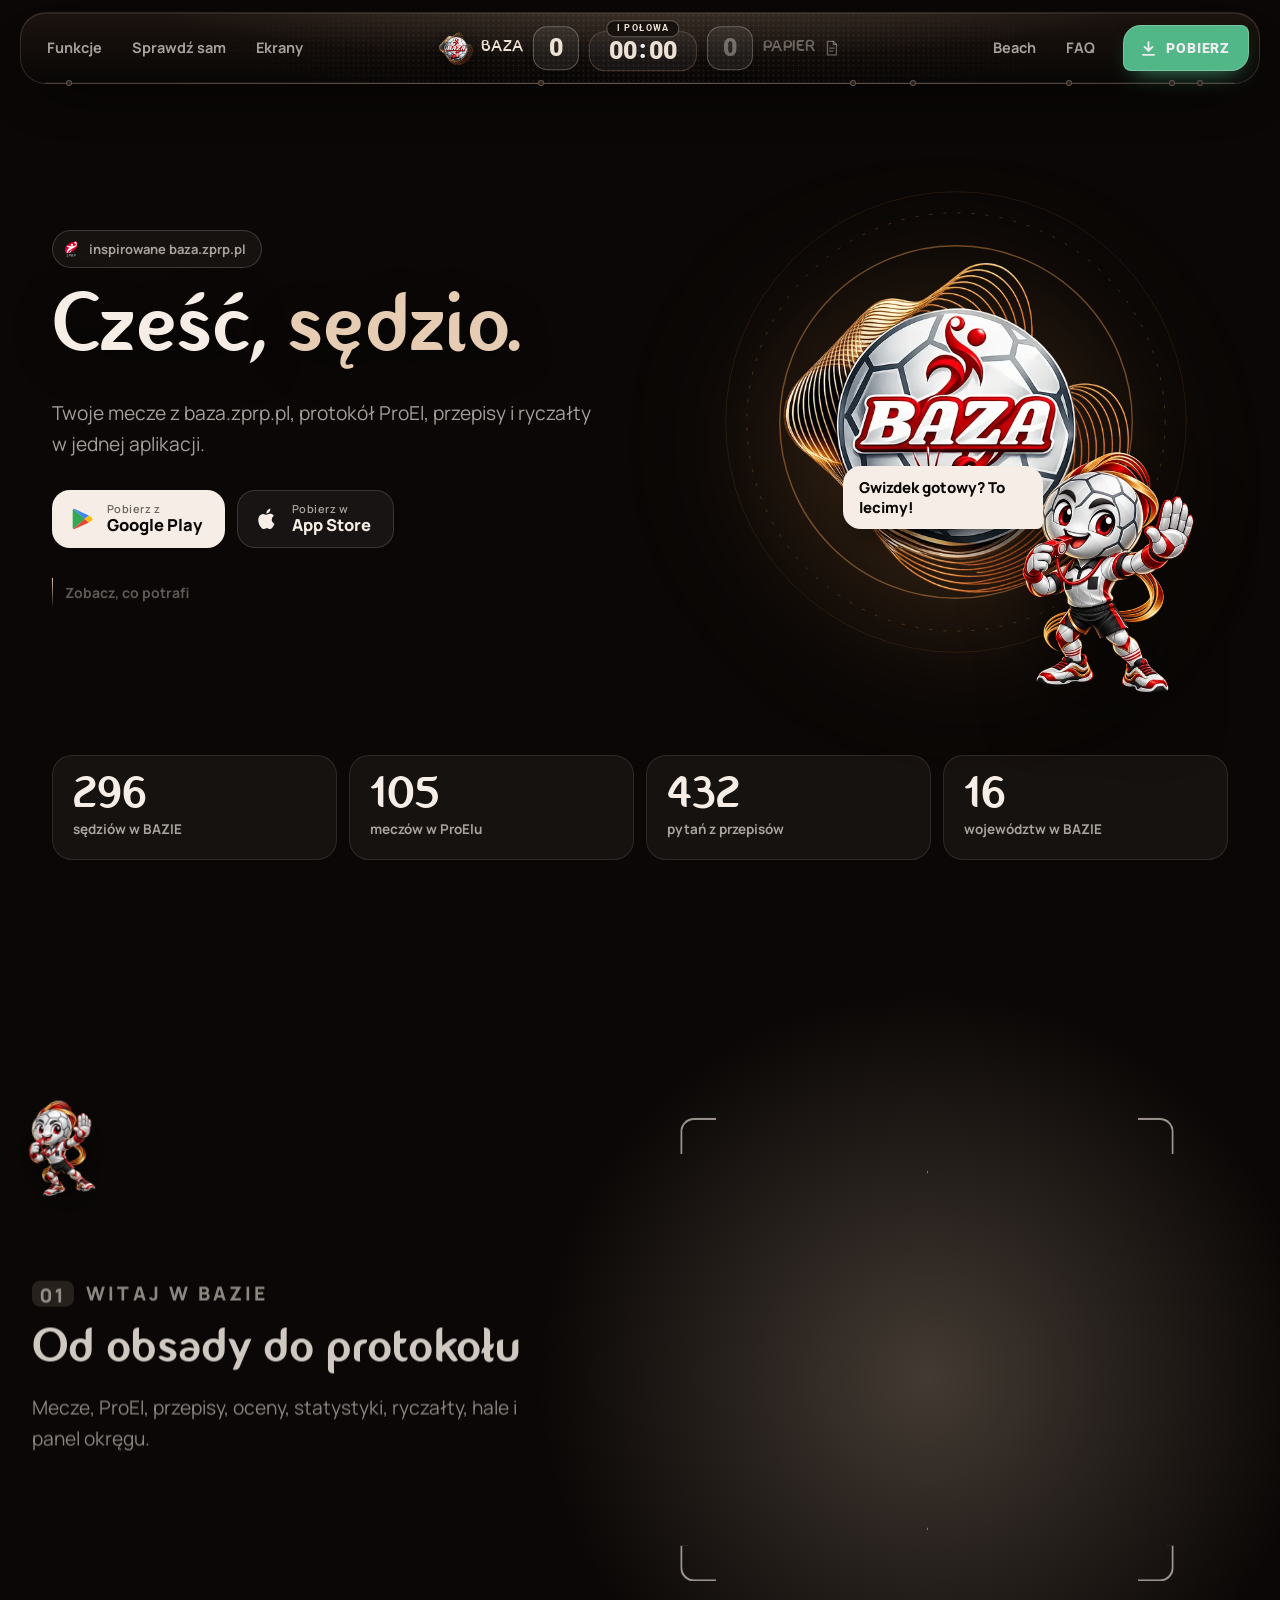
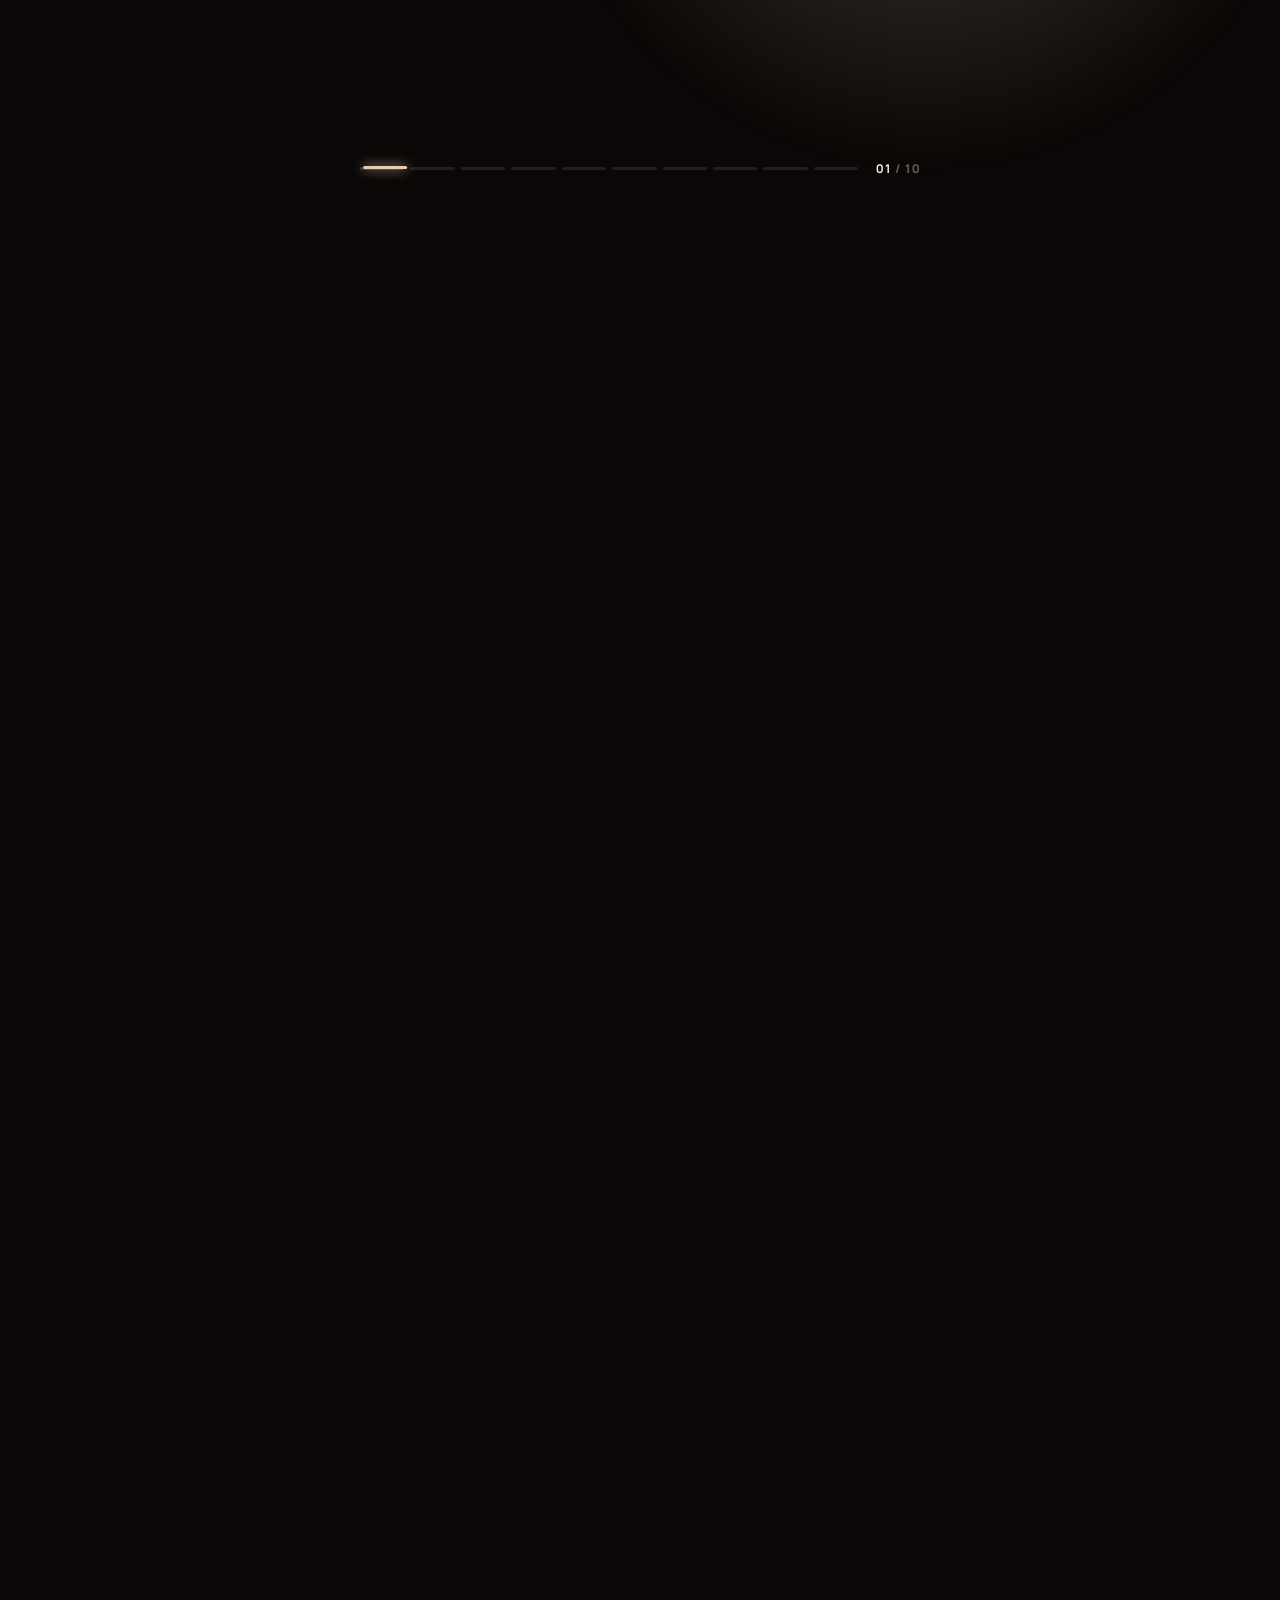
==== index.html @ 6a8fe324 "Strona bazaapp.online - stan poczatkowy Co-Authored-By: Claude Opus 5.5 (1M context) <noreply@anthro" ====
<!DOCTYPE html>
<html lang="pl" class="no-js">
<head>
  <meta charset="UTF-8" />
  <script>
    // Stare linki (#privacyModal, #termsModal) prowadzą do osobnych dokumentów.
    (function () {
      var map = { "#privacyModal": "/polityka-prywatnosci/", "#termsModal": "/warunki-uzytkowania/" };
      function go() { var t = map[location.hash]; if (t) location.replace(t); }
      go();
      window.addEventListener("hashchange", go);
      document.documentElement.classList.remove("no-js");
      document.documentElement.classList.add("js");
      try { if (sessionStorage.getItem("baza-intro")) document.documentElement.classList.add("intro-seen"); } catch (e) {}
    })();
  </script>
  <meta name="viewport" content="width=device-width, initial-scale=1, viewport-fit=cover" />
  <title>BAZA - aplikacja dla sędziów piłki ręcznej</title>
  <meta name="description" content="BAZA to niezbędnik sędziego piłki ręcznej: mecze z baza.zprp.pl, protokół elektroniczny ProEl, przepisy i 432 pytania, oceny, statystyki, ryczałty, hale i panel okręgu. Bezpłatnie na Androida i iOS." />
  <meta name="theme-color" content="#0A0706" />
  <meta name="google-site-verification" content="3Hm_tgsXL68du5bJnYrEejAxKpxNztNAMtk0Eb_0nsA" />
  <link rel="canonical" href="https://bazaapp.online/" />
  <meta property="og:type" content="website" />
  <meta property="og:locale" content="pl_PL" />
  <meta property="og:title" content="BAZA - cześć, sędzio." />
  <meta property="og:description" content="Mecze z ZPRP, protokół ProEl, przepisy, ryczałty i Bazuś. Wszystko, czego sędzia potrzebuje przed meczem i po." />
  <meta property="og:url" content="https://bazaapp.online/" />
  <meta property="og:image" content="https://bazaapp.online/Grafiki/site/logo.png" />
  <link rel="icon" href="/Grafiki/favicon.png" type="image/png" />
  <link rel="apple-touch-icon" href="/Grafiki/site/logo-256.png" />
  <link rel="preconnect" href="https://fonts.googleapis.com" />
  <link rel="preconnect" href="https://fonts.gstatic.com" crossorigin />
  <link href="https://fonts.googleapis.com/css2?family=Caveat:wght@600&family=Manrope:wght@400;500;600;700;800&family=Roboto:wght@400;500;700;900&display=swap" rel="stylesheet" />
  <link rel="preload" as="font" href="/site/fonts/fontastique-pl.woff2" type="font/woff2" crossorigin />
  <link rel="preload" as="image" href="/Grafiki/site/logo.webp" type="image/webp" />
  <link rel="stylesheet" href="/site/site.css?v=20261002g" />
  <script type="application/ld+json">
  {
    "@context": "https://schema.org",
    "@type": "MobileApplication",
    "name": "BAZA",
    "alternateName": "BAZA App",
    "operatingSystem": "Android, iOS",
    "applicationCategory": "SportsApplication",
    "inLanguage": "pl",
    "description": "Niezbędnik sędziego piłki ręcznej: mecze z baza.zprp.pl, protokół elektroniczny ProEl, przepisy i pytania, oceny, statystyki, ryczałty i panel okręgu.",
    "offers": { "@type": "Offer", "price": "0", "priceCurrency": "PLN" },
    "url": "https://bazaapp.online/",
    "downloadUrl": ["https://play.google.com/store/apps/details?id=com.radzio.RefHandballApp", "https://apps.apple.com/pl/app/baza-app/id6751402205"],
    "publisher": { "@type": "Organization", "name": "Catch App", "url": "https://www.catchapp.com.pl", "taxID": "2220935509" }
  }
  </script>
</head>
<body>
  <a class="skip" href="#features">Przejdź do treści</a>

  <!-- ═══ INTRO: logo składa się na oczach (pierwsza wizyta w sesji) ═══ -->
  <div class="intro" id="intro" aria-hidden="true">
    <svg class="intro-rings" viewBox="0 0 200 200">
      <circle class="ring ring-a" cx="100" cy="100" r="68" />
      <circle class="ring ring-b" cx="100" cy="100" r="84" />
      <g class="ticks"></g>
    </svg>
    <picture class="intro-logo">
      <source srcset="/Grafiki/site/logo.webp" type="image/webp" />
      <img src="/Grafiki/site/logo.png" alt="" width="512" height="512" />
    </picture>
    <span class="intro-flash"></span>
    <button class="intro-skip" type="button">Pomiń</button>
  </div>

  <!-- ═══ TŁO: ciepła czerń z tutorialu, poświata w barwie sekcji ═══ -->
  <div class="bg" aria-hidden="true">
    <div class="bg-glow"></div>
    <svg class="bg-waves" viewBox="0 0 1200 800" preserveAspectRatio="xMidYMid slice"></svg>
    <div class="bg-grain"></div>
  </div>

  <!-- ═══ TABLICA WYNIKÓW: komputer. Przewijanie to zegar meczu, sekcje to bramki. ═══ -->
  <header class="board" id="board">
    <nav class="board-links board-left" aria-label="Sekcje strony">
      <a href="#features" data-nav="features">Funkcje</a>
      <a href="#play" data-nav="play">Sprawdź sam</a>
      <a href="#gallery" data-nav="gallery">Ekrany</a>
    </nav>
    <a class="board-score" href="#top" aria-label="BAZA - początek strony">
      <span class="team team-home">
        <img src="/Grafiki/site/logo-256.webp" alt="" width="34" height="34" />
        <b>BAZA</b>
      </span>
      <span class="score" data-score="home"><i>0</i></span>
      <span class="clock">
        <span class="half">I POŁOWA</span>
        <span class="digits"><b class="mm">00</b><i class="colon">:</i><b class="ss">00</b></span>
      </span>
      <span class="score" data-score="away"><i>0</i></span>
      <span class="team team-away">
        <b>PAPIER</b>
        <svg viewBox="0 0 24 24" aria-hidden="true"><path d="M6 3h8l4 4v14H6z"/><path d="M14 3v4h4M9 12h6M9 16h4"/></svg>
      </span>
    </a>
    <nav class="board-links board-right" aria-label="Więcej sekcji">
      <a href="#beach" data-nav="beach">Beach</a>
      <a href="#faq" data-nav="faq">FAQ</a>
    </nav>
    <button class="board-menu" type="button" aria-expanded="false" aria-controls="boardDrop">
      <svg viewBox="0 0 24 24" aria-hidden="true"><path d="M4 7h16M4 12h16M4 17h10"/></svg><span>Sekcje</span>
    </button>
    <a class="board-cta" href="#download">
      <svg viewBox="0 0 24 24" aria-hidden="true"><path d="M12 4v11M7 10l5 5 5-5M5 20h14"/></svg>Pobierz
    </a>
    <div class="board-line" aria-hidden="true"><span class="board-fill"></span></div>
    <p class="board-event" aria-live="polite"><svg viewBox="0 0 24 24" aria-hidden="true"><circle cx="12" cy="12" r="9"/><path d="M12 7l4 3-1.5 4.5h-5L8 10z"/></svg><time>00:00</time><span></span></p>
    <nav class="board-drop" id="boardDrop" aria-label="Sekcje strony">
      <a href="#features" data-nav="features"><b>01</b>Funkcje</a>
      <a href="#play" data-nav="play"><b>02</b>Sprawdź sam</a>
      <a href="#gallery" data-nav="gallery"><b>03</b>Ekrany</a>
      <a href="#beach" data-nav="beach"><b>04</b>BAZA Beach</a>
      <a href="#faq" data-nav="faq"><b>05</b>FAQ i dane</a>
      <a href="#download" data-nav="download"><b>06</b>Pobierz</a>
    </nav>
  </header>

  <!-- ═══ TELEFON: pasek wyniku u góry jak w transmisji + dolne menu 1:1 z aplikacji ═══ -->
  <a class="bug" id="bug" href="#top" aria-label="BAZA - początek strony">
    <span class="bug-team bug-home"><img src="/Grafiki/site/logo-256.webp" alt="" width="26" height="26" /><b>BAZA</b></span>
    <span class="bug-score bug-num"><i data-score="home">0</i></span>
    <span class="bug-mid"><span class="bug-clock">00:00</span><small class="bug-half">I POŁOWA</small></span>
    <span class="bug-num bug-num-away"><i data-score="away">0</i></span>
    <span class="bug-team bug-away"><b>PAPIER</b><svg viewBox="0 0 24 24" aria-hidden="true"><path d="M6 3h8l4 4v14H6z"/><path d="M14 3v4h4M9 12h6M9 16h4"/></svg></span>
    <span class="bug-goal"></span>
  </a>

  <!-- Ikony dolnego menu: obrys na pasku, pełne na piłce (jak Ionicons w aplikacji). -->
  <svg class="tb-sprite" aria-hidden="true" width="0" height="0">
    <symbol id="ti-features" viewBox="0 0 24 24"><rect x="3.5" y="3.5" width="7" height="7" rx="2"/><rect x="13.5" y="3.5" width="7" height="7" rx="2"/><rect x="3.5" y="13.5" width="7" height="7" rx="2"/><rect x="13.5" y="13.5" width="7" height="7" rx="2"/></symbol>
    <symbol id="ti-play" viewBox="0 0 24 24"><circle cx="12" cy="12" r="9"/><path style="fill: var(--tif, none); stroke: var(--tis, inherit)" d="M10 8.3l6 3.7-6 3.7z"/></symbol>
    <symbol id="ti-gallery" viewBox="0 0 24 24"><rect x="6.5" y="2.5" width="11" height="19" rx="2.6"/><path style="stroke: var(--tis, inherit)" d="M10.5 18.5h3"/></symbol>
    <symbol id="ti-download" viewBox="0 0 24 24"><path d="M12 3.5v11.5M7 10.5l5 5 5-5"/><path d="M4.5 16.5v2a2 2 0 0 0 2 2h11a2 2 0 0 0 2-2v-2"/></symbol>
  </svg>
  <nav class="tabbar" id="tabbar" aria-label="Sekcje strony">
    <span class="tb-bg" aria-hidden="true"></span>
    <a class="tb-item" href="#features" data-nav="features"><span class="tb-icon"><svg><use href="#ti-features"/></svg></span><span class="tb-label">Funkcje</span></a>
    <a class="tb-item" href="#play" data-nav="play"><span class="tb-icon"><svg><use href="#ti-play"/></svg></span><span class="tb-label">Sprawdź</span></a>
    <a class="tb-item tb-center" href="#top" data-nav="top" aria-label="BAZA - początek strony"></a>
    <a class="tb-item" href="#gallery" data-nav="gallery"><span class="tb-icon"><svg><use href="#ti-gallery"/></svg></span><span class="tb-label">Ekrany</span></a>
    <a class="tb-item" href="#download" data-nav="download"><span class="tb-icon"><svg><use href="#ti-download"/></svg></span><span class="tb-label">Pobierz</span></a>
    <span class="tb-pedestal" aria-hidden="true"><span class="tb-glow"></span><span class="tb-circle"><img src="/Grafiki/site/pilka-pusta.webp" alt="" width="38" height="38" /></span></span>
    <span class="tb-ring" aria-hidden="true"></span>
    <span class="tb-x" aria-hidden="true"><span class="tb-rest"><span class="tb-lift"><span class="tb-scale"><span class="tb-squash"><span class="tb-spin">
      <span class="tb-pattern"><img src="/Grafiki/site/pilka-pusta.webp" alt="" width="57" height="57" /><img class="tb-pat-on" src="/Grafiki/site/pilka-baza.webp" alt="" width="57" height="57" /></span>
      <span class="tb-disc"><span class="tb-disc-icon"><svg><use href="#ti-features"/></svg></span><span class="tb-sheen-clip"><span class="tb-sheen"></span></span></span>
    </span></span></span></span></span></span>
  </nav>

  <!-- ═══ LECĄCY TELEFON: jeden telefon wędruje między sekcjami i zmienia ekran ═══ -->
  <div class="flyer" id="flyer" aria-hidden="true">
    <div class="flyer-body">
      <div class="flyer-front">
        <img class="flyer-shot a" src="/Grafiki/site/zrzuty/start-gra.webp" alt="" width="600" height="1308" decoding="async" />
        <img class="flyer-shot b" src="/Grafiki/site/zrzuty/glowna.webp" alt="" width="600" height="1308" decoding="async" />
      </div>
      <div class="flyer-back"><img src="/Grafiki/site/logo-256.webp" alt="" width="256" height="256" /></div>
    </div>
  </div>

  <main id="top">
    <!-- ═══════════════════════════ HERO ═══════════════════════════ -->
    <section class="hero" data-accent="#E6CCB2" data-bazus="hero">
      <a class="chip" href="#faq-zprp">
        <img src="/Grafiki/logo_zprp.png" alt="" width="18" height="18" />
        inspirowane baza.zprp.pl
      </a>
      <h1 class="hero-title" aria-label="Cześć, sędzio.">
        <span class="hero-fit"><span class="w" style="--i:0">Cześć,</span> <span class="w accent" style="--i:1">sędzio.</span></span>
      </h1>
      <div class="hero-copy">
        <p class="hero-lead">Twoje mecze z baza.zprp.pl, protokół ProEl, przepisy i ryczałty w jednej aplikacji.</p>
        <div class="store-row" data-stores>
          <a class="store store-play" href="https://play.google.com/store/apps/details?id=com.radzio.RefHandballApp&amp;hl=pl" target="_blank" rel="noopener" data-store="android">
            <svg viewBox="0 0 24 24" aria-hidden="true"><path d="M4 2.8l10.6 9.2L4 21.2c-.4-.2-.6-.6-.6-1.1V3.9c0-.5.2-.9.6-1.1z" fill="#34A853"/><path d="M18.3 15.2L14.6 12 4 21.2c.3.2.8.2 1.2 0z" fill="#EA4335"/><path d="M18.3 8.8L5.2 2.8c-.4-.2-.9-.2-1.2 0L14.6 12z" fill="#4285F4"/><path d="M21 10.6l-2.7-1.8-3.7 3.2 3.7 3.2 2.7-1.8c.8-.5.8-2.3 0-2.8z" fill="#FBBC04"/></svg>
            <span><small>Pobierz z</small>Google Play</span>
          </a>
          <a class="store store-apple" href="https://apps.apple.com/pl/app/baza-app/id6751402205?l=pl" target="_blank" rel="noopener" data-store="ios">
            <svg viewBox="0 0 24 24" aria-hidden="true"><path fill="currentColor" d="M16.4 12.6c0-2.4 2-3.5 2-3.6-1.1-1.6-2.8-1.8-3.4-1.8-1.4-.2-2.8.9-3.5.9s-1.8-.8-3-.8c-1.5 0-3 .9-3.8 2.3-1.6 2.8-.4 7 1.2 9.3.8 1.1 1.7 2.4 2.9 2.3 1.2 0 1.6-.7 3-.7s1.8.7 3 .7c1.3 0 2.1-1.1 2.8-2.3.9-1.3 1.3-2.6 1.3-2.6s-2.5-1-2.5-3.7zM14.1 5.6c.6-.8 1.1-1.9 1-3-.9 0-2.1.6-2.7 1.4-.6.7-1.1 1.8-1 2.9 1 .1 2.1-.5 2.7-1.3z"/></svg>
            <span><small>Pobierz w</small>App Store</span>
          </a>
        </div>
        <a class="hero-more" href="#features"><span class="hero-more-line" aria-hidden="true"></span>Zobacz, co potrafi</a>
      </div>

      <div class="hero-visual" aria-hidden="true">
        <div class="hero-orbit">
          <svg class="hero-rings" viewBox="0 0 400 400">
            <circle cx="200" cy="200" r="150" class="hr hr-a" />
            <circle cx="200" cy="200" r="178" class="hr hr-b" />
            <circle cx="200" cy="200" r="196" class="hr hr-c" />
          </svg>
          <picture class="hero-logo" id="heroLogo">
            <source srcset="/Grafiki/site/logo.webp" type="image/webp" />
            <img src="/Grafiki/site/logo.png" alt="" width="512" height="512" fetchpriority="high" />
          </picture>
        </div>
        <div class="hero-bazus">
          <picture>
            <source srcset="/Grafiki/site/bazus-420.webp" type="image/webp" />
            <img src="/Grafiki/site/bazus-420.png" alt="" width="420" height="420" />
          </picture>
          <svg class="whistle-lines" viewBox="0 0 60 60"><path d="M6 30h16M10 16l12 8M10 44l12-8"/></svg>
          <p class="bubble bubble-hero">Gwizdek gotowy? To lecimy!</p>
        </div>
      </div>

      <dl class="stats" id="stats" aria-label="BAZA w liczbach">
        <div class="stat"><dt>sędziów w BAZIE</dt><dd data-stat="judges">0</dd></div>
        <div class="stat"><dt>meczów w ProElu</dt><dd data-stat="proel_matches">0</dd></div>
        <div class="stat"><dt>pytań z przepisów</dt><dd data-stat="questions">432</dd></div>
        <div class="stat"><dt>województw w BAZIE</dt><dd data-stat="provinces">0</dd></div>
      </dl>
    </section>

    <!-- ═══════════════ HISTORIA: prawdziwy pokaz z aplikacji ═══════════════ -->
    <section class="story" id="features" aria-label="Funkcje BAZY" data-goal="Funkcje">
      <div class="story-pin">
        <div class="story-stage-wrap">
          <div class="story-glow" aria-hidden="true"></div>
          <div id="story-stage" class="story-stage" role="img" aria-label="Pokaz funkcji BAZY z prawdziwych ekranów aplikacji">
            <picture class="story-placeholder">
              <source srcset="/Grafiki/site/logo.webp" type="image/webp" />
              <img src="/Grafiki/site/logo.png" alt="" width="512" height="512" loading="lazy" />
            </picture>
          </div>
        </div>

        <div class="story-copy">
          <article class="chapter" data-i="0" data-accent="#E6CCB2">
            <p class="eyebrow"><span>01</span> Witaj w BAZIE</p>
            <h2>Od obsady do protokołu</h2>
            <p>Mecze, ProEl, przepisy, oceny, statystyki, ryczałty, hale i panel okręgu.</p>
          </article>
          <article class="chapter" data-i="1" data-accent="#E0A878" id="calendar">
            <p class="eyebrow"><span>02</span> Mecze</p>
            <h2>Mecze prosto z ZPRP</h2>
            <p>Termin, hala i obsada. Zmiana przychodzi jako powiadomienie.</p>
            <ul>
              <li>odliczanie do najbliższego meczu na ekranie głównym,</li>
              <li>obsada, delegat i wynik z baza.zprp.pl,</li>
              <li>mecze w Kalendarzu Google albo Apple.</li>
            </ul>
          </article>
          <article class="chapter" data-i="2" data-accent="#E8970A">
            <p class="eyebrow"><span>03</span> ProEl</p>
            <h2>Protokół w telefonie</h2>
            <p>Bramki, kary, czas i podpisy. Na koniec PDF i wysyłka do ZPRP.</p>
            <ul>
              <li>zegar meczu, kary 2 minut z odliczaniem, czasy drużyn,</li>
              <li>kilka osób prowadzi jeden mecz, działa też bez zasięgu,</li>
              <li>podpisy na ekranie i gotowy protokół PDF.</li>
            </ul>
          </article>
          <article class="chapter" data-i="3" data-accent="#A98BFF">
            <p class="eyebrow"><span>04</span> Przepisy i testy</p>
            <h2>Przepisy i 432 pytania</h2>
            <p>Regulaminy lig, nauka, egzamin i powtórka błędów. Każde pytanie z odsyłaczem do przepisu.</p>
          </article>
          <article class="chapter" data-i="4" data-accent="#45D8B2">
            <p class="eyebrow"><span>05</span> Oceny</p>
            <h2>Oceny delegatów i mentorów</h2>
            <p>Arkusz w skali A-G i historia ocen.</p>
          </article>
          <article class="chapter" data-i="5" data-accent="#5DB8FF">
            <p class="eyebrow"><span>06</span> Statystyki</p>
            <h2>Sezon w liczbach</h2>
            <p>Mecze, kategorie i role. Także z poprzednich sezonów.</p>
          </article>
          <article class="chapter" data-i="6" data-accent="#F2C84B">
            <p class="eyebrow"><span>07</span> Ryczałty</p>
            <h2>Ryczałt liczy się sam</h2>
            <p>Stawka z tabeli ZPRP, kilometry z tabeli odległości.</p>
            <ul>
              <li>nowe stawki od 1 września 2026 r. wybierane datą meczu,</li>
              <li>koszty, podatek i przejazd jak na rachunku ZPRP, co do grosza.</li>
            </ul>
          </article>
          <article class="chapter" data-i="7" data-accent="#FF8A65">
            <p class="eyebrow"><span>08</span> Kontakty i hale</p>
            <h2>Dzwoń, pisz, jedź</h2>
            <p>Sędziowie, kluby i hale. Nawigacja do hali jednym stuknięciem.</p>
          </article>
          <article class="chapter" data-i="8" data-accent="#57DF9A">
            <p class="eyebrow"><span>09</span> Panele okręgów</p>
            <h2>Twój okręg, Twój panel</h2>
            <p>Niedyspozycje, Mecztarg, ogłoszenia i wydarzenia okręgu.</p>
          </article>
          <article class="chapter" data-i="9" data-accent="#FF5468">
            <p class="eyebrow"><span>10</span> Bazuś</p>
            <h2>Zapytaj Bazusia</h2>
            <p>Potrząśnij telefonem. Zna BAZĘ, ProEla i przepisy.</p>
          </article>
        </div>

        <nav class="story-rail" aria-label="Rozdziały">
          <button type="button" data-go="0" aria-label="Witaj w BAZIE"></button>
          <button type="button" data-go="1" aria-label="Mecze"></button>
          <button type="button" data-go="2" aria-label="ProEl"></button>
          <button type="button" data-go="3" aria-label="Przepisy i testy"></button>
          <button type="button" data-go="4" aria-label="Oceny"></button>
          <button type="button" data-go="5" aria-label="Statystyki"></button>
          <button type="button" data-go="6" aria-label="Ryczałty"></button>
          <button type="button" data-go="7" aria-label="Kontakty i hale"></button>
          <button type="button" data-go="8" aria-label="Panele okręgów"></button>
          <button type="button" data-go="9" aria-label="Bazuś"></button>
          <span class="story-rail-fill" aria-hidden="true"></span>
          <span class="story-count" aria-hidden="true"><b>01</b> / 10</span>
        </nav>
      </div>
    </section>

    <!-- ═══════════ SPRAWDŹ SAM: poziomy tor - przewijasz w dół, jedzie w bok ═══════════ -->
    <section class="play curtain" id="play" data-accent="#A98BFF" data-bazus="play" data-curtain="circle" data-goal="Sprawdź sam">
      <div class="hpin">
        <div class="htrack" id="htrack">
          <article class="panel panel-intro" data-panel="Start">
            <div class="panel-copy">
              <p class="kicker">Sprawdź sam</p>
              <h2 class="paint">Wypróbuj przed pobraniem</h2>
              <p>Quiz, ProEl, kalkulator ryczałtu i mapa okręgów. Klikaj śmiało.</p>
              <p class="swipe-hint"><span>Przewijaj, tor jedzie w bok</span><svg viewBox="0 0 24 24" aria-hidden="true"><path d="M5 12h14M13 6l6 6-6 6"/></svg></p>
            </div>
            <div class="fly-slot" data-fly="play" aria-hidden="true"></div>
          </article>

          <article class="panel panel-quiz" data-panel="Quiz" style="--card:#A98BFF" data-bazus="quiz">
            <header class="panel-head">
              <span class="num">01</span>
              <div><h3>Quiz z przepisów</h3><p>432 pytania w losowej kolejności.</p></div>
            </header>
            <div class="quiz-host" data-live="quiz" role="group" aria-label="Quiz z przepisów gry">
              <p class="loading">Ładuję kartę pytania...</p>
            </div>
          </article>

          <article class="panel panel-device panel-proel" data-panel="ProEl" style="--card:#E8970A" data-bazus="proel">
            <div class="panel-copy">
              <span class="num">02</span>
              <h3>Poprowadź mecz w ProElu</h3>
              <p>Puść czas, rzuć bramkę, daj karę, weź czas dla drużyny.</p>
              <ul class="tips">
                <li><b>START CZAS</b> puszcza zegar meczu</li>
                <li><b>+</b> przy wyniku to bramka</li>
                <li><b>2 MINUTY</b> pyta o numer i odlicza karę</li>
              </ul>
              <p class="fine">Czas płynie tu 10 razy szybciej.</p>
            </div>
            <div class="device">
              <div class="device-screen" data-live="proel-sim" role="group" aria-label="Protokół ProEl z aplikacji BAZA">
                <img class="device-wait" src="/Grafiki/site/zrzuty/proel.webp" alt="" width="600" height="1308" loading="lazy" />
              </div>
            </div>
          </article>

          <article class="panel panel-device panel-calc" data-panel="Ryczałt" style="--card:#F2C84B" data-bazus="calc">
            <div class="device">
              <div class="device-screen" data-live="calc-app" role="group" aria-label="Kalkulator ryczałtu z aplikacji BAZA">
                <img class="device-wait" src="/Grafiki/site/zrzuty/wiecej.webp" alt="" width="600" height="1308" loading="lazy" />
              </div>
            </div>
            <div class="panel-copy">
              <span class="num">03</span>
              <h3>Policz swój ryczałt</h3>
              <p>Stawka ZPRP z daty meczu, kilometry z tabeli odległości, podatek jak na rachunku.</p>
              <ul class="tips">
                <li>wybierz <b>datę</b>, <b>rolę</b> i <b>rozgrywki</b></li>
                <li>wskaż miasto wyjazdu i hali</li>
                <li><b>Oblicz ryczałt</b> i sprawdź rachunek co do grosza</li>
              </ul>
            </div>
          </article>

          <article class="panel panel-map" data-panel="Okręgi" style="--card:#57DF9A" data-bazus="map">
            <div class="panel-copy">
              <span class="num">04</span>
              <h3>Panel okręgu</h3>
              <p>Podświetlone okręgi mają w BAZIE niedyspozycje, Mecztarg, ogłoszenia i wydarzenia. Stuknij swój.</p>
            </div>
            <div class="map" id="map">
              <svg class="map-svg" viewBox="0 0 1000 951" role="img" aria-label="Mapa województw Polski"></svg>
              <div class="map-crests"></div>
            </div>
            <aside class="crest-card" aria-live="polite">
              <div class="crest-stage">
                <span class="crest-glow"></span>
                <span class="crest-wave w1"></span>
                <span class="crest-wave w2"></span>
                <span class="crest-sweep"></span>
                <img class="crest-img" src="/Grafiki/site/okregi/slaskie.webp" alt="" width="160" height="160" loading="lazy" />
              </div>
              <b class="crest-name">Wybierz okręg</b>
              <span class="crest-colors"><i></i><i></i></span>
              <span class="crest-state">Stuknij województwo.</span>
            </aside>
          </article>
        </div>

        <nav class="hbar" aria-label="Sprawdź sam: przejdź do">
          <button type="button" data-hgo="0">Start</button>
          <button type="button" data-hgo="1">Quiz</button>
          <button type="button" data-hgo="2">ProEl</button>
          <button type="button" data-hgo="3">Ryczałt</button>
          <button type="button" data-hgo="4">Okręgi</button>
          <span class="hbar-fill" aria-hidden="true"></span>
        </nav>
      </div>
    </section>

    <!-- ═══════════════════ EKRANY: prawdziwe zrzuty, tor w bok ═══════════════════ -->
    <section class="gallery curtain" id="gallery" data-accent="#E0A878" data-bazus="gallery" data-curtain="diag" data-goal="Ekrany">
      <header class="section-head">
        <p class="kicker">Ekrany</p>
        <h2 class="paint">Tak wygląda BAZA</h2>
        <p>Przesuń w bok.</p>
      </header>
      <div class="reel" id="reel" tabindex="0" role="region" aria-roledescription="karuzela" aria-label="Zrzuty ekranu aplikacji BAZA">
        <figure class="shot" data-title="Ekran główny"><div class="shot-in"><img src="/Grafiki/site/zrzuty/glowna.webp" alt="Ekran główny BAZY z odliczaniem do najbliższego meczu" width="600" height="1308" decoding="async" /></div></figure>
        <figure class="shot" data-title="Mecze"><div class="shot-in"><img src="/Grafiki/site/zrzuty/mecze.webp" alt="Lista nadchodzących meczów sędziego" width="600" height="1308" loading="lazy" decoding="async" /></div></figure>
        <figure class="shot" data-title="ProEl"><div class="shot-in"><img src="/Grafiki/site/zrzuty/proel.webp" alt="Protokół elektroniczny ProEl z dzisiejszym meczem" width="600" height="1308" loading="lazy" decoding="async" /></div></figure>
        <figure class="shot" data-title="Przepisy"><div class="shot-in"><img src="/Grafiki/site/zrzuty/przepisy.webp" alt="Przepisy gry w piłkę ręczną z zakładkami rozdziałów" width="600" height="1308" loading="lazy" decoding="async" /></div></figure>
        <figure class="shot" data-title="Katalog pytań"><div class="shot-in"><img src="/Grafiki/site/zrzuty/katalog-pytan.webp" alt="Katalog pytań z przepisów w trybie nauki" width="600" height="1308" loading="lazy" decoding="async" /></div></figure>
        <figure class="shot" data-title="Statystyki"><div class="shot-in"><img src="/Grafiki/site/zrzuty/statystyki.webp" alt="Statystyki sezonu: mecze, role i oceny" width="600" height="1308" loading="lazy" decoding="async" /></div></figure>
        <figure class="shot" data-title="Moje statystyki"><div class="shot-in"><img src="/Grafiki/site/zrzuty/moje-statystyki.webp" alt="Profil sędziego ze statystykami sezonu" width="600" height="1308" loading="lazy" decoding="async" /></div></figure>
        <figure class="shot" data-title="Więcej"><div class="shot-in"><img src="/Grafiki/site/zrzuty/wiecej.webp" alt="Menu Więcej z narzędziami sędziego" width="600" height="1308" loading="lazy" decoding="async" /></div></figure>
        <figure class="shot" data-title="Tabela odległości"><div class="shot-in"><img src="/Grafiki/site/zrzuty/tabela-odleglosci.webp" alt="Ogólnopolska tabela odległości na mapie Polski" width="600" height="1308" loading="lazy" decoding="async" /></div></figure>
        <figure class="shot" data-title="Niedyspozycje"><div class="shot-in"><img src="/Grafiki/site/zrzuty/niedyspozycje.webp" alt="Zgłaszanie niedyspozycji sędziego" width="600" height="1308" loading="lazy" decoding="async" /></div></figure>
        <figure class="shot" data-title="Kalendarz dyspozycji"><div class="shot-in"><img src="/Grafiki/site/zrzuty/dyspozycyjnosc.webp" alt="Kalendarz dyspozycyjności z zaznaczonymi dniami" width="600" height="1308" loading="lazy" decoding="async" /></div></figure>
        <figure class="shot" data-title="Panel okręgu"><div class="shot-in"><img src="/Grafiki/site/zrzuty/panel-okregu.webp" alt="Panel okręgowy z dyspozycją i ogłoszeniami" width="600" height="1308" loading="lazy" decoding="async" /></div></figure>
        <figure class="shot" data-title="Ogłoszenia okręgu"><div class="shot-in"><img src="/Grafiki/site/zrzuty/ogloszenia.webp" alt="Kanał ogłoszeń okręgowych z reakcjami" width="600" height="1308" loading="lazy" decoding="async" /></div></figure>
        <figure class="shot" data-title="Giełda meczów"><div class="shot-in"><img src="/Grafiki/site/zrzuty/gielda-meczow.webp" alt="Giełda meczów do oddania i przejęcia" width="600" height="1308" loading="lazy" decoding="async" /></div></figure>
        <figure class="shot" data-title="Narzędzia okręgu"><div class="shot-in"><img src="/Grafiki/site/zrzuty/panel-wiecej.webp" alt="Narzędzia panelu okręgu: ryczałty, sędziowie, oceny" width="600" height="1308" loading="lazy" decoding="async" /></div></figure>
        <figure class="shot" data-title="Ocena młodego sędziego"><div class="shot-in"><img src="/Grafiki/site/zrzuty/ocena-mlodego.webp" alt="Ocena młodego sędziego wystawiona przez mentora" width="600" height="1308" loading="lazy" decoding="async" /></div></figure>
        <figure class="shot" data-title="Na koniec: rzut do bramki"><div class="shot-in"><img src="/Grafiki/site/zrzuty/start-gra.webp" alt="Ekran startowy BAZY z mini-grą: rzut piłką do bramki" width="600" height="1308" loading="lazy" decoding="async" /></div></figure>
      </div>
      <div class="reel-nav">
        <button type="button" class="round" data-dir="-1" aria-label="Poprzedni ekran"><svg viewBox="0 0 24 24"><path d="M15 5l-7 7 7 7"/></svg></button>
        <div class="reel-label" aria-live="polite"><b>Ekran główny</b><span class="reel-count">1 / 17</span><span class="reel-bar"><i></i></span></div>
        <button type="button" class="round" data-dir="1" aria-label="Następny ekran"><svg viewBox="0 0 24 24"><path d="M9 5l7 7-7 7"/></svg></button>
      </div>
    </section>

    <!-- ═══════════════════ BAZA BEACH: pocztówki z plaży ═══════════════════ -->
    <section class="beach" id="beach" data-accent="#F6C453" data-bazus="beach" data-goal="BAZA Beach">
      <div class="beach-pin">
        <div class="beach-scene" aria-hidden="true">
          <span class="sun"></span>
          <svg class="sea" viewBox="0 0 1440 220" preserveAspectRatio="none">
            <path class="sea-a" d="M0 60c120 20 240 30 360 18s240-34 360-30 240 30 360 30 240-20 360-24v166H0z"/>
            <path class="sea-b" d="M0 96c160 14 320 22 480 8s320-28 480-18 320 26 480 20v114H0z"/>
            <path class="foam" d="M0 128c120 10 240 14 360 6s240-18 360-14 240 16 360 14 240-10 360-12"/>
          </svg>
          <div class="sand"></div>
          <svg class="steps" viewBox="0 0 1000 600" preserveAspectRatio="none"></svg>
        </div>

        <div class="cards">
          <figure class="pc" style="--x:-37;--y:-19;--r:-9;--k:0;--mx:-31;--my:-35"><div class="pc-in">
            <div class="pc-face pc-front"><img src="/Grafiki/site/beach/turnieje.webp" alt="BAZA Beach: lista turniejów" width="460" height="1022" loading="lazy" /><figcaption>Turnieje</figcaption></div>
            <div class="pc-face pc-back"><span class="stamp"><img src="/Grafiki/site/beach.webp" alt="" width="64" height="64" loading="lazy" /></span><span class="postmark">BEACH 2026</span><span class="hand">Pozdrowienia z turnieju!</span></div>
          </div></figure>
          <figure class="pc" style="--x:-41;--y:21;--r:7;--k:1;--mx:0;--my:-37"><div class="pc-in">
            <div class="pc-face pc-front"><img src="/Grafiki/site/beach/proel.webp" alt="BAZA Beach: protokół meczu na żywo" width="460" height="1022" loading="lazy" /><figcaption>Protokół LIVE</figcaption></div>
            <div class="pc-face pc-back"><span class="stamp"><img src="/Grafiki/site/beach.webp" alt="" width="64" height="64" loading="lazy" /></span><span class="postmark">SET 2 · 09:19</span><span class="hand">Mecz w telefonie!</span></div>
          </div></figure>
          <figure class="pc" style="--x:-24;--y:30;--r:-4;--k:2;--mx:-31;--my:33"><div class="pc-in">
            <div class="pc-face pc-front"><img src="/Grafiki/site/beach/drabinki.webp" alt="BAZA Beach: drabinka pucharowa" width="460" height="1022" loading="lazy" /><figcaption>Drabinki</figcaption></div>
            <div class="pc-face pc-back"><span class="stamp"><img src="/Grafiki/site/beach.webp" alt="" width="64" height="64" loading="lazy" /></span><span class="postmark">FINAŁ</span><span class="hand">Kto gra w finale?</span></div>
          </div></figure>
          <figure class="pc" style="--x:36;--y:-20;--r:8;--k:3;--mx:31;--my:-34"><div class="pc-in">
            <div class="pc-face pc-front"><img src="/Grafiki/site/beach/kalendarz.webp" alt="BAZA Beach: kalendarz rozgrywek" width="460" height="1022" loading="lazy" /><figcaption>Kalendarz</figcaption></div>
            <div class="pc-face pc-back"><span class="stamp"><img src="/Grafiki/site/beach.webp" alt="" width="64" height="64" loading="lazy" /></span><span class="postmark">LIPIEC 2026</span><span class="hand">Cały sezon na piasku</span></div>
          </div></figure>
          <figure class="pc" style="--x:41;--y:20;--r:-7;--k:4;--mx:31;--my:32"><div class="pc-in">
            <div class="pc-face pc-front"><img src="/Grafiki/site/beach/przepisy.webp" alt="BAZA Beach: przepisy gry w piłkę ręczną plażową" width="460" height="1022" loading="lazy" /><figcaption>Przepisy plażowe</figcaption></div>
            <div class="pc-face pc-back"><span class="stamp"><img src="/Grafiki/site/beach.webp" alt="" width="64" height="64" loading="lazy" /></span><span class="postmark">IHF 2026</span><span class="hand">Przepisy pod ręką</span></div>
          </div></figure>
          <figure class="pc" style="--x:24;--y:31;--r:5;--k:5;--mx:0;--my:36"><div class="pc-in">
            <div class="pc-face pc-front"><img src="/Grafiki/site/beach/podpisy.webp" alt="BAZA Beach: podsumowanie meczu z podpisami" width="460" height="1022" loading="lazy" /><figcaption>Podpisy na ekranie</figcaption></div>
            <div class="pc-face pc-back"><span class="stamp"><img src="/Grafiki/site/beach.webp" alt="" width="64" height="64" loading="lazy" /></span><span class="postmark">PODPISANO</span><span class="hand">Bez kartki i długopisu</span></div>
          </div></figure>
        </div>

        <div class="beach-content">
          <picture class="beach-logo">
            <source srcset="/Grafiki/site/beach.webp" type="image/webp" />
            <img src="/Grafiki/baza_beach.png" alt="BAZA Beach" width="200" height="200" loading="lazy" />
          </picture>
          <p class="kicker">BAZA Beach</p>
          <h2 class="paint">Plażówka ma swoją BAZĘ</h2>
          <p>Osobna aplikacja do piłki ręcznej plażowej: turnieje, protokół LIVE, drabinki i rozliczenia.</p>
          <a class="btn btn-beach" href="/beach.html">Wejdź na plażę<svg viewBox="0 0 24 24"><path d="M5 12h14M13 6l6 6-6 6"/></svg></a>
        </div>

        <svg class="washer" viewBox="0 0 1440 400" preserveAspectRatio="none" aria-hidden="true">
          <path class="wash-a" d="M0 120c160-60 320-70 480-30s320 80 480 60 320-80 480-70V400H0z"/>
          <path class="wash-b" d="M0 160c180-40 360-40 540 0s360 60 540 30 240-50 360-40V400H0z"/>
          <path class="wash-line" d="M0 160c180-40 360-40 540 0s360 60 540 30 240-50 360-40"/>
        </svg>
      </div>
    </section>

    <!-- ═══════════════════ BEZPIECZEŃSTWO + FAQ ═══════════════════ -->
    <section class="secure curtain" id="security" data-accent="#7FD1B9" data-bazus="secure" data-curtain="wave" data-goal="Twoje dane">
      <header class="section-head">
        <p class="kicker">Twoje dane</p>
        <h2 class="paint">Hasło zostaje w Twoim telefonie</h2>
        <p>Tak idą dane, gdy zapisujesz wynik w baza.zprp.pl.</p>
      </header>
      <div class="flow" id="flow">
        <svg class="flow-svg" viewBox="0 0 900 220" aria-hidden="true">
          <path id="flowPath" class="flow-path" d="M110 110 C 260 20, 340 20, 450 110 S 640 200, 790 110" />
          <path class="flow-path-lit" d="M110 110 C 260 20, 340 20, 450 110 S 640 200, 790 110" />
          <g class="packet"><circle r="15" /><path d="M-5 -1v-3a5 5 0 0 1 10 0v3M-7 -1h14v9h-14z" /></g>
        </svg>
        <div class="flow-node n1"><span class="node-ico"><svg viewBox="0 0 24 24"><rect x="6" y="2" width="12" height="20" rx="3"/><path d="M11 18h2"/></svg></span><b>Twój telefon</b><small>login i hasło w szyfrowanym magazynie systemu</small></div>
        <div class="flow-node n2"><span class="node-ico"><svg viewBox="0 0 24 24"><rect x="3" y="4" width="18" height="7" rx="2"/><rect x="3" y="13" width="18" height="7" rx="2"/><path d="M7 7.5h.01M7 16.5h.01"/></svg></span><b>Serwer BAZY</b><small>odszyfrowuje tylko na czas operacji i nic nie zapisuje</small></div>
        <div class="flow-node n3"><span class="node-ico"><img src="/Grafiki/logo_zprp.png" alt="" width="26" height="26" /></span><b>baza.zprp.pl</b><small>zapisany wynik, a do Ciebie wraca tylko „udało się”</small></div>
      </div>
      <p class="flow-caption" aria-live="polite">Pakiet jest szyfrowany kluczem publicznym RSA, zanim opuści telefon.</p>

      <!-- FAQ jako rozmowa z Bazusiem: z lewej pytania, z prawej czat. Bazuś
           wskakuje tu z rogu ekranu. Treść stoi niżej jako zwykły tekst
           (wyszukiwarki, czytniki ekranu, strona bez JS) - czat buduje z niej JS. -->
      <div class="faq" id="faq" data-bazus="faq">
        <nav class="faq-list" aria-label="Pytania"></nav>
        <div class="chat" aria-label="Rozmowa z Bazusiem">
          <header class="chat-head">
            <span class="chat-seat" aria-hidden="true"><img src="/Grafiki/site/bazus_small.webp" alt="" width="256" height="256" loading="lazy" /></span>
            <span class="chat-who"><b>Bazuś</b><small><i></i><span class="chat-status">w BAZIE</span></small></span>
            <span class="chat-count"></span>
          </header>
          <div class="chat-body" aria-live="polite"></div>
          <footer class="chat-nav">
            <button type="button" class="chat-prev">← Poprzednie</button>
            <button type="button" class="chat-next">Następne pytanie →</button>
          </footer>
        </div>
        <div class="faq-src">
          <section class="faq-group" data-group="Na start">
            <h3>Na start</h3>
            <article class="fq" id="faq-czym" data-short="Czym jest BAZA?"><h4>Czym właściwie jest BAZA?</h4><p>To aplikacja dla sędziów piłki ręcznej. Mecze z baza.zprp.pl, protokół ProEl, przepisy i 432 pytania, oceny, statystyki, ryczałty, hale i panel okręgu.</p><p>Wszystko w jednym telefonie. A ja w niej mieszkam.</p><div class="fq-more"><p>Mecze, obsady i oceny pobieram z Twojego konta w baza.zprp.pl, więc nic nie przepisujesz ręcznie.</p><p>Jest też BAZA Beach, osobna aplikacja do piłki ręcznej plażowej.</p></div></article>
            <article class="fq" id="faq-sprzet" data-short="Telefony i tablety"><h4>Na czym działa BAZA?</h4><p>Na Androidzie i iPhonie. Pobierzesz ją z Google Play i App Store.</p><p>Działa też na tablecie, wygodnie przy stoliku sędziowskim.</p><div class="fq-more"><p>Ekran meczu na tablecie korzysta z większego ekranu, a osoby funkcyjne podpisują się palcem prosto na nim.</p></div></article>
            <article class="fq" id="faq-logowanie" data-short="Logowanie"><h4>Jak się zalogować?</h4><p>Tak samo jak na baza.zprp.pl: Twoim loginem i hasłem sędziego.</p><p>Potem wchodzisz już odciskiem palca albo twarzą.</p><div class="fq-more"><p>Biometria działa tylko w telefonie. Od systemu dostaję jedynie odpowiedź „udało się” albo „nie”.</p><p>Zmienisz hasło w baza.zprp.pl? Poproszę Cię o nowe przy następnym wejściu.</p></div></article>
            <article class="fq" id="faq-konto" data-short="Konto i usunięcie"><h4>Czy BAZA zakłada mi nowe konto?</h4><p>Sędziemu nie. BAZA jest nakładką na Twoje istniejące konto w baza.zprp.pl, a nie osobnym kontem.</p><p>Hasło i dane konta zmieniasz w baza.zprp.pl, nie u mnie.</p><div class="fq-more"><p>Osobne konto zakładamy tylko jako konto ProEl, dla osób bez konta ZPRP, np. stolikowych.</p><p>Chcesz skończyć? Wyloguj się i odinstaluj aplikację. Dane z ZPRP znikną razem z nią.</p><p>Usunięcie danych z serwera BAZY albo konta ProEl zlecisz mailem na <a href="mailto:radoslawwitkowicz@catchapp.com.pl">radoslawwitkowicz@catchapp.com.pl</a>. Odpowiadamy najpóźniej w ciągu miesiąca.</p></div></article>
            <article class="fq" id="faq-koszt" data-short="Ile kosztuje"><h4>Ile to kosztuje?</h4><p>Zero złotych. Bez reklam i bez abonamentu.</p><p>Jeśli chcesz, możesz wesprzeć rozwój na Patronite. Nie obrażę się.</p></article>
            <article class="fq" id="faq-zprp" data-short="Czy to aplikacja ZPRP"><h4>Czy BAZA to aplikacja ZPRP?</h4><p>Nie. BAZA jest inspirowana baza.zprp.pl, ale nie jest aplikacją ZPRP i jej nie zastępuje.</p><p>Wyniki i protokoły zapisuję w baza.zprp.pl w Twoim imieniu.</p><div class="fq-more"><p>Za BAZĄ stoi Catch App, studio Radosława Witkowicza. To niezależna aplikacja, nie związku.</p></div></article>
          </section>
          <section class="faq-group" data-group="Mecz i ProEl">
            <h3>Mecz i ProEl</h3>
            <article class="fq" id="faq-zasieg" data-short="Hala bez zasięgu"><h4>Czy ProEl działa w hali bez zasięgu?</h4><p>Tak. Otwórz mecz jeszcze przy zasięgu, bo na starcie sprawdzam jego token. Potem prowadzisz cały mecz bez sieci.</p><p>Zapis dojdzie na serwer sam, gdy wróci sieć.</p><div class="fq-more"><p>Każda sekunda meczu najpierw ląduje w pamięci telefonu, a dopiero potem leci na serwer. Padnie zasięg, nic nie ginie.</p><p>Podpisy też zbierzesz bez zasięgu. Czekają w kolejce i wysyłają się same.</p><p>Do zatwierdzenia protokołu i PDF-a potrzebuję już sieci.</p></div></article>
            <article class="fq" id="faq-przejecie" data-short="Kilka telefonów"><h4>Czy kilka osób może prowadzić jeden mecz?</h4><p>Tak. Prowadzi jeden telefon naraz, a drugi sędzia może przejąć prowadzenie, np. gdy padnie bateria.</p><p>Każda zmiana w protokole ma autora i wersję.</p><div class="fq-more"><p>Gdy telefon prowadzący zamilknie na dłużej, prowadzenie da się przejąć bez czekania na niego.</p><p>Protokół czytać mogą zidentyfikowani użytkownicy ProEla, bo to wspólna baza sędziów. Zmieniać i zatwierdzać mogą tylko sędziowie meczu, delegat i administrator.</p></div></article>
            <article class="fq" id="faq-wysylka" data-short="Protokół do ZPRP"><h4>Jak protokół trafia do ZPRP?</h4><p>Po meczu osoby funkcyjne podpisują się na ekranie, a zatwierdzony protokół wysyłam do baza.zprp.pl.</p><p>Dostajesz też gotowy PDF.</p><div class="fq-more"><p>Wynik skrócony i raport dodatkowy wyślesz z aplikacji tak samo. Treść raportu trafia też do uwag meczu w ZPRP.</p><p>Gdy wysyłka do ZPRP się nie uda, czeka w kolejce i ponawia się sama.</p></div></article>
            <article class="fq" id="faq-trening" data-short="Najpierw poćwiczyć"><h4>Mogę najpierw poćwiczyć ProEla?</h4><p>Jasne. Mecz testowy działa jak prawdziwy, ale nigdy nie trafia na serwer ani do ZPRP.</p><div class="fq-more"><p>Znajdziesz go pod przyciskiem „Jak działa ProEl?”. Ma prawdziwe składy i kolory koszulek.</p><p>Na szkoleniach sędziowskich poprowadzisz też mecz jako szkoleniowy, a potem zobaczysz swój wynik.</p></div></article>
          </section>
          <section class="faq-group" data-group="Poza meczem">
            <h3>Poza meczem</h3>
            <article class="fq" id="faq-powiadomienia" data-short="Zmiany w meczach"><h4>Skąd wiem, że coś się zmieniło w moim meczu?</h4><p>Dostajesz powiadomienie o nowym meczu, zmianie terminu, miejsca albo obsady.</p><p>Mecze mogą też same wpadać do Kalendarza Google albo Apple.</p><div class="fq-more"><p>W ustawieniach włączasz osobno: przypomnienie przed meczem, nowy lub usunięty mecz, termin i miejsce, zmianę obsady, status protokołu, ocenę delegata i oferty giełdy.</p><p>Kalendarz Google podłączasz sam i sam odłączasz. Kalendarz Apple działa tylko w telefonie.</p></div></article>
            <article class="fq" id="faq-ryczalt" data-short="Ryczałt"><h4>Skąd BAZA wie, ile mi się należy?</h4><p>Stawkę biorę z tabeli ZPRP obowiązującej w dniu meczu, a kilometry z tabeli odległości.</p><p>Koszty, podatek i dojazd liczę jak na rachunku ZPRP, co do grosza. Sprawdź w kalkulatorze wyżej.</p><div class="fq-more"><p>Nowe stawki ZPRP od 1 września 2026 r. włączają się same dla meczów od tej daty.</p><p>Kilometry biorę z ogólnopolskiej tabeli odległości. Gdy trasy w niej nie ma, wpisujesz je ręcznie.</p></div></article>
            <article class="fq" id="faq-panel" data-short="Panel okręgu"><h4>Co daje panel okręgu?</h4><p>Niedyspozycje razem z Twoimi kalendarzami, giełdę meczów do oddania i przejęcia, ogłoszenia i wydarzenia z listą obecności.</p><p>Włącza go komisja Twojego okręgu. Na mapie wyżej widać, gdzie już działa.</p><div class="fq-more"><p>Obok niedyspozycji widzisz swoje kalendarze, np. plan zajęć albo grafik z pracy. Sam decydujesz, czy okręg je widzi.</p><p>Na giełdzie oddajesz mecz, którego nie możesz sędziować, a inni sędziowie okręgu mogą go przejąć.</p></div></article>
            <article class="fq" id="faq-przepisy" data-short="Przepisy i pytania"><h4>Czy przepisy w BAZIE są aktualne?</h4><p>Przepisy gry i regulaminy rozgrywek odświeżam w tle, więc masz najnowszą wersję bez aktualizowania aplikacji.</p><p>Do tego 432 pytania, każde z odsyłaczem do przepisu.</p><div class="fq-more"><p>Pytania przerobisz w trzech trybach: nauka, trening i egzamin. Błędy wracają do powtórki.</p><p>W meczu młodzieżowym pod ikoną czapki masz wytyczne dla tej kategorii.</p></div></article>
            <article class="fq" id="faq-oceny" data-short="Oceny"><h4>Jak działają oceny?</h4><p>Arkusz delegata z baza.zprp.pl widzisz w aplikacji, w skali od A („niedopuszczalnie”) do G („wybitnie”).</p><p>O nowej ocenie dam Ci znać powiadomieniem.</p><div class="fq-more"><p>Mentorzy wypełniają w BAZIE pełny arkusz oceny, a młodych sędziów oceniają w osobnym formularzu, w sezonie, w którym był mecz.</p></div></article>
            <article class="fq" id="faq-bazus" data-short="Bazuś to AI?"><h4>Czy Bazuś to sztuczna inteligencja?</h4><p>W aplikacji tak. Odpowiadam na pytania o BAZĘ, ProEla, przepisy i regulaminy, tylko na podstawie tych dokumentów.</p><p>Wołasz mnie potrząśnięciem telefonu. Rozmów ze mną nie zapisujemy.</p><div class="fq-more"><p>Mam trzy tryby: BAZA, ProEl i przepisy z regulaminami. W każdym szukam odpowiedzi w swoich dokumentach, a nie w ogólnej wiedzy.</p><p>To, co wpiszesz, wysyłam do dostawcy modelu językowego tylko po to, żeby odpowiedzieć.</p></div></article>
          </section>
          <section class="faq-group" data-group="Bezpieczeństwo">
            <h3>Bezpieczeństwo</h3>
            <article class="fq" id="faq-haslo" data-short="Hasło"><h4>Czy BAZA zapisuje moje hasło do baza.zprp.pl?</h4><p>Hasło leży tylko w telefonie, w szyfrowanym magazynie systemu (Keychain albo Keystore).</p><p>Serwer używa go na chwilę, żeby wykonać operację w baza.zprp.pl, i go nie zapisuje.</p><div class="fq-more"><p>Przy logowaniu serwer łączy się z baza.zprp.pl szyfrowanym połączeniem i oddaje aplikacji tylko token sesji.</p><p>Przy zapisie dane logowania szyfruję dodatkowo kluczem publicznym RSA. Serwer odszyfrowuje je tylko na czas operacji.</p></div></article>
            <article class="fq" id="faq-dane" data-short="Gdzie są moje mecze"><h4>Gdzie trzymane są dane pobrane z baza.zprp.pl?</h4><p>W pamięci Twojego telefonu.</p><p>Mecze, niedyspozycje i dane z konta ZPRP nie mają kopii na serwerze BAZY. Usuniesz aplikację, znikną razem z nią.</p><div class="fq-more"><p>Nie robię też w baza.zprp.pl niczego, czego sam nie zlecisz.</p></div></article>
            <article class="fq" id="faq-serwer" data-short="Serwer BAZY"><h4>Co w takim razie jest na serwerze BAZY?</h4><p>Dane konta, protokoły ProEla, sprawy okręgu (obsady, rozliczenia, giełda, ogłoszenia) i ustawienia powiadomień.</p><p>Szczegóły, odbiorców i Twoje prawa opisuje <a href="/polityka-prywatnosci/">polityka prywatności</a>.</p><div class="fq-more"><p>Protokoły zostają jako dokumentacja rozgrywek. Usunięty protokół trafia do kosza na rok.</p><p>Dane konta kasujemy niezwłocznie po usunięciu konta, a z kopii zapasowych znikają do 30 dni.</p></div></article>
            <article class="fq" id="faq-reklama" data-short="Reklamy i śledzenie"><h4>Czy jest tu reklama albo śledzenie?</h4><p>Nie. Żadnych reklam, zewnętrznej analityki ani sprzedaży danych.</p><p>Jedyny, kto Cię tu obserwuje, to ja. I to z sympatią.</p><div class="fq-more"><p>Liczę tylko własne, proste statystyki: liczbę uruchomień, ostatnie wejście i wersję aplikacji.</p></div></article>
          </section>
        </div>
      </div>
    </section>

    <!-- ═══════════════════ WSPARCIE ═══════════════════ -->
    <section class="support curtain" id="support" data-accent="#E6CCB2" data-bazus="support" data-curtain="round" data-goal="Wsparcie">
      <div class="support-card">
        <div class="support-copy">
          <p class="kicker">Wsparcie</p>
          <h2 class="paint">Bez reklam i bez abonamentu</h2>
          <p>Jeśli BAZA Ci pomaga, możesz wesprzeć jej rozwój na Patronite.</p>
          <a class="btn btn-accent" href="https://patronite.pl/bazaapp" target="_blank" rel="noopener">Wesprzyj na Patronite</a>
        </div>
        <div class="support-widget" data-patronite></div>
      </div>
    </section>

    <!-- ═══════════════════ FINAŁ: pobierz ═══════════════════ -->
    <section class="download curtain" id="download" data-accent="#E6CCB2" data-bazus="download" data-curtain="circle-center" data-goal="Pobierz">
      <div class="dl-grid">
        <div class="dl-phone"><div class="fly-slot" data-fly="download" aria-hidden="true"></div></div>
        <div class="dl-copy">
          <div class="download-logo" aria-hidden="true">
            <picture>
              <source srcset="/Grafiki/site/logo.webp" type="image/webp" />
              <img src="/Grafiki/site/logo.png" alt="" width="512" height="512" loading="lazy" />
            </picture>
          </div>
          <h2 class="paint">Wchodzisz do BAZY?</h2>
          <p>Bezpłatnie na Androida i iOS. Logujesz się kontem z baza.zprp.pl.</p>
          <div class="store-row store-row-center" data-stores>
            <a class="store store-play" href="https://play.google.com/store/apps/details?id=com.radzio.RefHandballApp&amp;hl=pl" target="_blank" rel="noopener" data-store="android">
              <svg viewBox="0 0 24 24" aria-hidden="true"><path d="M4 2.8l10.6 9.2L4 21.2c-.4-.2-.6-.6-.6-1.1V3.9c0-.5.2-.9.6-1.1z" fill="#34A853"/><path d="M18.3 15.2L14.6 12 4 21.2c.3.2.8.2 1.2 0z" fill="#EA4335"/><path d="M18.3 8.8L5.2 2.8c-.4-.2-.9-.2-1.2 0L14.6 12z" fill="#4285F4"/><path d="M21 10.6l-2.7-1.8-3.7 3.2 3.7 3.2 2.7-1.8c.8-.5.8-2.3 0-2.8z" fill="#FBBC04"/></svg>
              <span><small>Pobierz z</small>Google Play</span>
            </a>
            <a class="store store-apple" href="https://apps.apple.com/pl/app/baza-app/id6751402205?l=pl" target="_blank" rel="noopener" data-store="ios">
              <svg viewBox="0 0 24 24" aria-hidden="true"><path fill="currentColor" d="M16.4 12.6c0-2.4 2-3.5 2-3.6-1.1-1.6-2.8-1.8-3.4-1.8-1.4-.2-2.8.9-3.5.9s-1.8-.8-3-.8c-1.5 0-3 .9-3.8 2.3-1.6 2.8-.4 7 1.2 9.3.8 1.1 1.7 2.4 2.9 2.3 1.2 0 1.6-.7 3-.7s1.8.7 3 .7c1.3 0 2.1-1.1 2.8-2.3.9-1.3 1.3-2.6 1.3-2.6s-2.5-1-2.5-3.7zM14.1 5.6c.6-.8 1.1-1.9 1-3-.9 0-2.1.6-2.7 1.4-.6.7-1.1 1.8-1 2.9 1 .1 2.1-.5 2.7-1.3z"/></svg>
              <span><small>Pobierz w</small>App Store</span>
            </a>
          </div>
        </div>
        <figure class="qr">
          <div class="qr-frame">
            <img src="/Grafiki/site/qr.svg" alt="Kod QR do pobrania BAZY" width="260" height="260" loading="lazy" />
            <span class="qr-scan" aria-hidden="true"></span>
            <span class="qr-corner c1"></span><span class="qr-corner c2"></span><span class="qr-corner c3"></span><span class="qr-corner c4"></span>
          </div>
          <figcaption><b>Zeskanuj telefonem</b>Aparat otworzy sklep z BAZĄ</figcaption>
        </figure>
      </div>
    </section>
  </main>

  <!-- ═══════════════════ STOPKA ═══════════════════ -->
  <footer class="footer" id="legal">
    <div class="footer-top">
      <a class="brand" href="#top"><img src="/Grafiki/site/logo-256.webp" alt="" width="40" height="40" /><span>BAZA</span></a>
      <p>Niezbędnik sędziego piłki ręcznej.</p>
    </div>
    <nav class="footer-links" aria-label="Dokumenty i kontakt">
      <a href="/warunki-uzytkowania/">Warunki użytkowania</a>
      <a href="/polityka-prywatnosci/">Polityka prywatności</a>
      <a href="/beach.html">BAZA Beach</a>
      <a href="mailto:radoslawwitkowicz@catchapp.com.pl">radoslawwitkowicz@catchapp.com.pl</a>
      <a href="tel:+48662471178">+48 662 471 178</a>
    </nav>
    <a class="publisher" href="https://www.catchapp.com.pl" target="_blank" rel="noopener">
      <img src="/Grafiki/legal/catchapp_c.png" alt="" width="36" height="36" />
      <span><small>Twórca i wydawca</small><b>Catch App</b> · Radosław Witkowicz · NIP 2220935509</span>
    </a>
    <p class="footer-copy">© 2025-2026 Catch App. BAZA nie jest aplikacją Związku Piłki Ręcznej w Polsce.</p>
  </footer>

  <!-- ═══ BAZUŚ: przewodnik po stronie ═══ -->
  <div class="guide" id="guide" aria-live="polite">
    <p class="guide-bubble"></p>
    <button class="guide-bazus" type="button" aria-label="Bazuś - stuknij, a coś Ci powie">
      <picture>
        <source srcset="/Grafiki/site/bazus_small.webp" type="image/webp" />
        <img src="/Grafiki/site/bazus_small.png" alt="" width="256" height="256" loading="lazy" />
      </picture>
    </button>
  </div>

  <script src="/site/site.js?v=20261002g" defer></script>
  <script type="module" src="/site/island.js?v=20261002g"></script>
</body>
</html>
---- site/site.css ----
/* ==========================================================================
   bazaapp.online - strona BAZY w estetyce aplikacji.
   Ciepła czerń, nowe logo z miedzianymi falami, akcent zmienia się z sekcją.
   Przewijanie steruje wszystkim: zegar tablicy wyników, kurtyny sekcji,
   poziomy tor „Sprawdź sam”, lecący telefon i pocztówki z plaży.
   Ruch: transform, opacity i clip-path, bez wiecznych pętli.
   ========================================================================== */

/* Nagłówki: Fontastique z dorysowanymi polskimi literami - ten sam plik co w Communio
   (Communio/scripts/fonts/build_fontastique_pl.py). Krój ma jedną wagę, więc zakres
   100-900 mówi przeglądarce: nie pogrubiaj sztucznie, to już jest „gruby”. */
@font-face {
  font-family: "Fontastique";
  src: url("fonts/fontastique-pl.woff2") format("woff2");
  font-weight: 100 900;
  font-style: normal;
  font-display: swap;
}

@property --lift {
  syntax: "<number>";
  inherits: true;
  initial-value: 0;
}

@property --accent {
  syntax: "<color>";
  inherits: true;
  initial-value: #E6CCB2;
}

:root {
  --bg0: #0C0907;
  --bg1: #130E0B;
  --bg2: #0A0706;
  --bg3: #040303;
  --text: #F6EEE6;
  --muted: rgba(246, 238, 230, 0.66);
  --faint: rgba(246, 238, 230, 0.36);
  --line: rgba(246, 238, 230, 0.10);
  --line-strong: rgba(246, 238, 230, 0.18);
  --glass: rgba(20, 15, 12, 0.72);
  --glass-soft: rgba(246, 232, 214, 0.05);
  --glass-border: rgba(230, 204, 178, 0.18);
  --copper: #D08A45;
  --app-accent: #C38E70;
  --app-day: #EDE0D4;
  --app-yes: #52B788;
  --red: #E0203A;
  --ink: #0A0806;
  --accent: #E6CCB2;

  --ease-out: cubic-bezier(0.25, 0.8, 0.3, 1);
  --ease-spring: cubic-bezier(0.22, 1.18, 0.36, 1);
  --ease-in: cubic-bezier(0.55, 0.08, 0.68, 0.53);

  --f-display: "Fontastique", "Manrope", system-ui, sans-serif;
  --f-body: "Manrope", system-ui, -apple-system, "Segoe UI", sans-serif;
  --f-app: "Roboto", system-ui, -apple-system, sans-serif;
  --f-hand: "Caveat", "Segoe Print", cursive;

  --gutter: 16px;
  --tabbar-h: 0px;
  --radius: 22px;

  color-scheme: dark;
  transition: --accent 900ms var(--ease-out);
}

@media (min-width: 720px) { :root { --gutter: 32px; } }
@media (max-width: 819px) { :root { --tabbar-h: calc(66px + env(safe-area-inset-bottom)); } }

*, *::before, *::after { box-sizing: border-box; }

html {
  scroll-behavior: smooth;
  overflow-x: clip;
  background: var(--bg2);
  -webkit-text-size-adjust: 100%;
}
@media (prefers-reduced-motion: reduce) { html { scroll-behavior: auto; } }

body {
  margin: 0;
  background: var(--bg2);
  color: var(--text);
  font-family: var(--f-body);
  font-size: 17px;
  line-height: 1.6;
  -webkit-font-smoothing: antialiased;
  overflow-x: clip;
}

img, svg { display: block; max-width: 100%; }
img { height: auto; }
picture { display: block; }
picture img { width: 100%; }
a { color: inherit; }
button { font: inherit; color: inherit; }
::selection { background: color-mix(in srgb, var(--accent) 40%, transparent); }
:focus-visible { outline: 2px solid var(--accent); outline-offset: 3px; border-radius: 8px; }

.skip {
  position: fixed; left: 12px; top: 12px; z-index: 200;
  padding: 10px 16px; border-radius: 999px;
  background: var(--text); color: var(--ink); text-decoration: none; font-weight: 800;
  transform: translateY(-200%); transition: transform 200ms;
}
.skip:focus { transform: none; }

/* ─────────────────────────────── tło ─────────────────────────────── */
.bg { position: fixed; inset: 0; z-index: -1; pointer-events: none; overflow: hidden;
  background: linear-gradient(180deg, var(--bg0) 0%, var(--bg1) 42%, var(--bg2) 76%, var(--bg3) 100%); }
.bg-glow {
  position: absolute; left: 50%; top: 42%;
  width: 150vmax; height: 150vmax; margin: -75vmax 0 0 -75vmax;
  background: radial-gradient(circle at 50% 50%,
    color-mix(in srgb, var(--accent) 22%, transparent) 0%,
    color-mix(in srgb, var(--accent) 7%, transparent) 30%,
    transparent 58%);
  transform: translate3d(var(--gx, 0), var(--gy, 0), 0);
  transition: transform 1.2s var(--ease-out);
}
.bg-waves { position: absolute; inset: -10% -10%; width: 120%; height: 120%; opacity: 0.55;
  transform: translate3d(0, calc(var(--sy, 0) * -0.08px), 0); }
.bg-waves path { fill: none; stroke: var(--copper); stroke-width: 1; opacity: 0.22; vector-effect: non-scaling-stroke; }
.bg-grain { position: absolute; inset: -50%; opacity: 0.06; mix-blend-mode: overlay;
  background-image: url("data:image/svg+xml;utf8,<svg xmlns='http://www.w3.org/2000/svg' width='160' height='160'><filter id='n'><feTurbulence type='fractalNoise' baseFrequency='0.9' numOctaves='2' stitchTiles='stitch'/></filter><rect width='100%' height='100%' filter='url(%23n)'/></svg>"); }

/* ─────────────────────────────── intro ─────────────────────────────── */
.intro {
  position: fixed; inset: 0; z-index: 300;
  display: grid; place-items: center;
  background: radial-gradient(circle at 50% 45%, #1A120D 0%, var(--bg3) 70%);
  clip-path: circle(150% at 50% 50%);
  transition: clip-path 900ms var(--ease-in), opacity 500ms 500ms;
}
.intro-seen .intro, .no-js .intro { display: none; }
.intro.done { clip-path: circle(0% at var(--ix, 50%) var(--iy, 45%)); opacity: 0; pointer-events: none; }
.intro-rings { position: absolute; width: min(70vmin, 460px); height: auto; overflow: visible; }
.intro-rings .ring { fill: none; stroke: var(--copper); stroke-width: 1.4; stroke-linecap: round;
  stroke-dasharray: 600; stroke-dashoffset: 600; transform: rotate(-90deg); transform-origin: 100px 100px;
  animation: ringDraw 1100ms var(--ease-out) forwards; }
.intro-rings .ring-b { stroke-width: 0.8; opacity: 0.6; animation-delay: 160ms; }
.intro-rings .tick { stroke: var(--copper); stroke-width: 1.6; stroke-linecap: round; opacity: 0;
  animation: tickOn 500ms var(--ease-out) forwards; }
@keyframes ringDraw { to { stroke-dashoffset: 0; } }
@keyframes tickOn { from { opacity: 0; } 50% { opacity: 1; } to { opacity: 0.5; } }
.intro-logo { position: relative; width: min(46vmin, 300px); opacity: 0; transform: scale(0.82);
  animation: logoIn 900ms 900ms var(--ease-spring) forwards; filter: drop-shadow(0 20px 60px rgba(208, 138, 69, 0.35)); }
@keyframes logoIn { to { opacity: 1; transform: scale(1); } }
.intro-flash { position: absolute; width: min(46vmin, 300px); aspect-ratio: 1; border-radius: 50%;
  background: radial-gradient(circle, #fff 0%, rgba(255,255,255,0) 65%); opacity: 0;
  animation: flash 700ms 1350ms ease-out forwards; mix-blend-mode: screen; }
@keyframes flash { 30% { opacity: 0.9; transform: scale(1.1); } to { opacity: 0; transform: scale(1.6); } }
.intro-skip { position: absolute; right: 18px; top: 18px; background: none; border: 1px solid var(--line-strong);
  color: var(--muted); border-radius: 999px; padding: 8px 16px; font-size: 13px; font-weight: 700; cursor: pointer; }

/* ─────────────────────────────── przyciski ─────────────────────────────── */
.btn {
  display: inline-flex; align-items: center; justify-content: center; gap: 10px;
  height: 54px; padding: 0 26px; border-radius: 18px; border: 0;
  font-weight: 800; font-size: 15.5px; text-decoration: none; cursor: pointer;
  transition: transform 220ms var(--ease-spring), box-shadow 300ms, background-color 400ms;
}
.btn svg { width: 20px; height: 20px; fill: none; stroke: currentColor; stroke-width: 2.2; stroke-linecap: round; stroke-linejoin: round; }
.btn:hover { transform: translateY(-2px) scale(1.02); }
.btn:active { transform: scale(0.97); }
.btn-accent { background: var(--accent); color: var(--ink);
  box-shadow: 0 12px 30px -12px color-mix(in srgb, var(--accent) 70%, transparent); }

.store-row { display: flex; flex-wrap: wrap; gap: 12px; }
.store-row-center { justify-content: center; }
.store {
  display: inline-flex; align-items: center; gap: 12px;
  height: 58px; padding: 0 22px 0 16px; border-radius: 18px;
  background: rgba(246, 238, 230, 0.06); border: 1px solid var(--glass-border);
  text-decoration: none; color: var(--text);
  backdrop-filter: blur(14px); -webkit-backdrop-filter: blur(14px);
  transition: transform 240ms var(--ease-spring), background-color 300ms, border-color 300ms;
}
.store:hover { transform: translateY(-2px); background: rgba(246, 238, 230, 0.1); border-color: color-mix(in srgb, var(--accent) 50%, transparent); }
.store svg { width: 26px; height: 26px; flex-shrink: 0; }
.store span { display: grid; line-height: 1.15; font-weight: 800; font-size: 16.5px; }
.store small { font-size: 11px; font-weight: 600; color: var(--muted); letter-spacing: 0.04em; }
.store.is-primary { background: var(--text); color: var(--ink); border-color: transparent; }
.store.is-primary small { color: rgba(10, 8, 6, 0.6); }

.round { width: 48px; height: 48px; border-radius: 50%; border: 1px solid var(--line-strong);
  background: var(--glass-soft); display: grid; place-items: center; cursor: pointer;
  transition: transform 200ms var(--ease-spring), border-color 300ms, opacity 300ms; }
.round:hover { transform: scale(1.08); border-color: var(--accent); }
.round:disabled { opacity: 0.3; pointer-events: none; }
.round svg { width: 20px; height: 20px; fill: none; stroke: currentColor; stroke-width: 2.2; stroke-linecap: round; stroke-linejoin: round; }

.brand { display: inline-flex; align-items: center; gap: 10px; text-decoration: none;
  font-family: var(--f-display); font-weight: 800; font-size: 20px; letter-spacing: 0.004em; }
.brand img { width: 40px; height: 40px; }

/* ════════════════ TABLICA WYNIKÓW (komputer) ════════════════
   Mecz BAZA kontra PAPIER. Zegar to postęp strony (00:00-60:00),
   każda sekcja to bramka dla BAZY. Zegar i dwukropek ruszają się
   tylko w trakcie przewijania. */
.board {
  position: fixed; top: 12px; left: 50%; z-index: 100;
  width: min(1240px, calc(100% - 24px)); height: 72px;
  display: flex; align-items: center; gap: 6px; padding: 0 10px 0 12px;
  border-radius: 26px; isolation: isolate;
  background:
    radial-gradient(60% 140% at 50% -30%, color-mix(in srgb, var(--accent) 20%, transparent), transparent 70%),
    linear-gradient(180deg, rgba(30, 22, 17, 0.88), rgba(9, 7, 6, 0.92));
  border: 1px solid rgba(230, 204, 178, 0.16);
  box-shadow: 0 24px 50px -26px rgba(0, 0, 0, 0.95), inset 0 1px 0 rgba(255, 240, 225, 0.08);
  backdrop-filter: blur(20px) saturate(1.4); -webkit-backdrop-filter: blur(20px) saturate(1.4);
  transform: translateX(-50%);
  transition: height 500ms var(--ease-spring), top 500ms var(--ease-spring);
}
/* Drobna siatka diod jak na prawdziwej tablicy w hali. */
.board::before { content: ""; position: absolute; inset: 0; z-index: -1; border-radius: inherit; pointer-events: none;
  background-image: radial-gradient(rgba(255, 222, 190, 0.07) 0.9px, transparent 1.3px); background-size: 5px 5px;
  -webkit-mask-image: radial-gradient(50% 120% at 50% 50%, #000 30%, transparent 75%);
          mask-image: radial-gradient(50% 120% at 50% 50%, #000 30%, transparent 75%); }
.board.compact { height: 62px; top: 8px; }

.board-links { position: relative; display: flex; gap: 2px; }
.board-right { margin-left: auto; }
.board-links a { position: relative; padding: 9px 14px; border-radius: 12px; text-decoration: none;
  font-weight: 700; font-size: 14.5px; color: var(--muted); transition: color 300ms, background-color 300ms; }
.board-links a:hover { color: var(--text); background: rgba(246, 238, 230, 0.05); }
.board-links a.active { color: var(--text); }
.board-links a.active::after { content: ""; position: absolute; left: 14px; right: 14px; bottom: 3px; height: 2px; border-radius: 2px;
  background: var(--accent); box-shadow: 0 0 10px var(--accent); }

.board-score { position: absolute; left: 50%; top: 50%; transform: translate(-50%, -50%);
  display: flex; align-items: center; gap: 10px; text-decoration: none; color: var(--app-day); }
.team { display: inline-flex; align-items: center; gap: 8px; font-family: var(--f-display); font-weight: 800; font-size: 16px; letter-spacing: 0.02em; }
.team-home img { width: 34px; height: 34px; filter: drop-shadow(0 4px 10px rgba(0, 0, 0, 0.6)); transition: transform 600ms var(--ease-spring); }
.board-score:hover .team-home img { transform: rotate(-24deg) scale(1.08); }
.team-away { color: var(--faint); }
.team-away svg { width: 18px; height: 18px; fill: none; stroke: currentColor; stroke-width: 1.7; stroke-linejoin: round; stroke-linecap: round; }

/* Kafle wyniku jak w ProElu: ramka 1.5, promień 16, cyfry 900. */
.score { position: relative; display: grid; place-items: center; width: 46px; height: 44px; border-radius: 14px; overflow: hidden;
  background: rgba(236, 237, 238, 0.07); border: 1.5px solid rgba(236, 237, 238, 0.28);
  font-family: var(--f-app); font-weight: 900; font-size: 25px; line-height: 1; font-variant-numeric: tabular-nums;
  box-shadow: 0 6px 14px -8px rgba(0, 0, 0, 0.8); transition: border-color 400ms, box-shadow 500ms; }
.score i { font-style: normal; display: block; }
.score i.in { animation: digitIn 560ms var(--ease-spring); }
.score i.down { animation: digitDown 460ms var(--ease-out); }
.score i.out { position: absolute; animation: digitOut 420ms var(--ease-out) forwards; }
.score.goal { border-color: var(--accent); box-shadow: 0 0 0 4px color-mix(in srgb, var(--accent) 22%, transparent), 0 0 26px color-mix(in srgb, var(--accent) 50%, transparent); }
.score[data-score="away"] { color: var(--faint); }
@keyframes digitIn { from { transform: translateY(110%) scale(1.3); } 60% { transform: translateY(-8%) scale(1.28); } to { transform: none; } }
@keyframes digitDown { from { transform: translateY(-110%); } to { transform: none; } }
@keyframes digitOut { to { transform: translateY(-110%); opacity: 0; } }

.clock { position: relative; display: grid; justify-items: center; padding-top: 6px; }
.half { position: absolute; top: -5px; left: 50%; z-index: 1; transform: translateX(-50%); white-space: nowrap;
  padding: 1px 9px; border-radius: 9px; border: 1px solid rgba(237, 224, 212, 0.35); background: #17110D;
  font: 700 8.5px/1.5 var(--f-app); letter-spacing: 1.4px; color: var(--app-day); }
.digits { display: flex; align-items: center; justify-content: center; min-width: 108px; padding: 4px 12px 3px; border-radius: 16px;
  border: 1.5px solid rgba(195, 142, 112, 0.3); background: rgba(236, 237, 238, 0.05);
  font-family: var(--f-app); font-weight: 900; font-size: 25px; line-height: 1.15; color: var(--app-day); font-variant-numeric: tabular-nums; }
.digits b { font-weight: 900; }
.colon { font-style: normal; margin: 0 2px 2px; color: #ECEDEE; }
.board.ticking .colon { animation: blink 1s steps(1) infinite; }
@keyframes blink { 50% { opacity: 0.15; } }

/* Przycisk Pobierz w kształcie liścia START CZAS z ProEla. */
.board-cta { display: inline-flex; align-items: center; gap: 8px; height: 46px; padding: 0 18px 0 15px; margin-left: 8px;
  border-radius: 18px 8px 18px 8px; border: 1.5px solid rgba(255, 255, 255, 0.22);
  background: var(--app-yes); color: #ECEDEE; text-decoration: none;
  font: 900 14px var(--f-app); letter-spacing: 0.8px; text-transform: uppercase;
  box-shadow: 0 10px 24px -12px rgba(82, 183, 136, 0.9); transition: transform 240ms var(--ease-spring), filter 300ms; }
.board-cta svg { width: 19px; height: 19px; fill: none; stroke: currentColor; stroke-width: 2.4; stroke-linecap: round; stroke-linejoin: round; }
.board-cta:hover { transform: translateY(-1px) scale(1.04); filter: brightness(1.08); }

.board-menu { display: none; align-items: center; gap: 8px; height: 42px; padding: 0 14px; border-radius: 14px;
  border: 1px solid var(--line-strong); background: var(--glass-soft); cursor: pointer; font-weight: 800; font-size: 14px; }
.board-menu svg { width: 18px; height: 18px; fill: none; stroke: currentColor; stroke-width: 2; stroke-linecap: round; }

/* Oś meczu u dołu tablicy: wypełnienie to postęp, kropki to bramki. */
.board-line { position: absolute; left: 24px; right: 24px; bottom: -1px; height: 2px; border-radius: 2px; background: rgba(246, 238, 230, 0.07); pointer-events: none; }
.board-fill { position: absolute; inset: 0; border-radius: inherit; transform-origin: 0 50%; transform: scaleX(var(--progress, 0));
  background: linear-gradient(90deg, var(--copper), var(--accent)); box-shadow: 0 0 12px color-mix(in srgb, var(--accent) 70%, transparent); }
.board-tick { position: absolute; top: 50%; width: 6px; height: 6px; margin: -3px 0 0 -3px; border-radius: 50%;
  background: #2A201A; border: 1px solid rgba(246, 238, 230, 0.25); transition: background-color 400ms, transform 500ms var(--ease-spring); }
.board-tick.on { background: var(--accent); border-color: transparent; transform: scale(1.3); box-shadow: 0 0 8px var(--accent); }

/* Zdarzenie pod tablicą - jak pasek ostatnich zdarzeń w ProElu. */
.board-event { position: absolute; left: 50%; top: calc(100% + 10px); margin: 0; display: inline-flex; align-items: center; gap: 8px;
  height: 32px; padding: 0 14px 0 11px; white-space: nowrap;
  border-radius: 16px 7px 16px 7px; border: 1px solid color-mix(in srgb, var(--accent) 42%, transparent);
  border-left: 3px solid var(--accent);
  background: color-mix(in srgb, #120D0A 80%, var(--accent)); color: var(--text); font: 700 13px var(--f-app);
  box-shadow: 0 14px 30px -16px rgba(0, 0, 0, 0.9);
  opacity: 0; transform: translate(-50%, -10px) scale(0.92); pointer-events: none;
  transition: opacity 260ms, transform 500ms var(--ease-spring); }
.board-event.show { opacity: 1; transform: translate(-50%, 0); }
.board-event svg { width: 15px; height: 15px; fill: none; stroke: var(--app-yes); stroke-width: 2; stroke-linejoin: round; }
.board-event time { font-weight: 800; font-size: 11.5px; color: #DEAB90; font-variant-numeric: tabular-nums; }

.board-drop { position: absolute; right: 10px; top: calc(100% + 10px); width: 260px; display: grid; gap: 4px; padding: 10px;
  border-radius: 22px; background: rgba(18, 13, 10, 0.96); border: 1px solid var(--glass-border);
  box-shadow: 0 30px 60px -24px rgba(0, 0, 0, 0.95);
  opacity: 0; transform: translateY(-8px) scale(0.96); transform-origin: 90% 0; pointer-events: none;
  transition: opacity 220ms, transform 420ms var(--ease-spring); }
.board-drop.open { opacity: 1; transform: none; pointer-events: auto; }
.board-drop a { display: flex; align-items: center; gap: 12px; padding: 11px 12px; border-radius: 13px; text-decoration: none; font-weight: 800; font-size: 15px;
  border: 1px solid transparent; transition: background-color 200ms, border-color 200ms; }
.board-drop a b { font: 900 11px var(--f-app); color: var(--app-accent); letter-spacing: 0.06em; }
.board-drop a:hover, .board-drop a.active { background: rgba(195, 142, 112, 0.1); border-color: rgba(195, 142, 112, 0.35); }

@media (max-width: 1199px) {
  .board-links { display: none; }
  .board-menu { display: inline-flex; }
  .board-cta { margin-left: auto; }
}

/* ════════════════ TELEFON: pasek wyniku + dolne menu z piłką ════════════════ */
/* Promień wycięcia w pasku - zarejestrowany, żeby dało się go płynnie animować. */
@property --nr { syntax: "<length>"; inherits: false; initial-value: 0px; }
.bug, .tabbar, .tb-sprite { display: none; }
.tb-sprite { position: absolute; width: 0; height: 0; overflow: hidden; }
@media (max-width: 819px) {
  .board { display: none; }

  /* Wynik przez całą szerokość, jak belka w transmisji TV. Pełne tło zamiast
     rozmycia - rozmycie liczy się od nowa w każdej klatce przewijania. */
  .bug {
    position: fixed; top: max(8px, env(safe-area-inset-top)); left: 8px; right: 8px; z-index: 100;
    display: grid; grid-template-columns: minmax(0, 1fr) auto auto auto minmax(0, 1fr); align-items: center; gap: 8px;
    height: 50px; padding: 0 12px 0 8px; overflow: hidden; border-radius: 16px;
    background: linear-gradient(180deg, #24190F 0%, #140E0B 100%);
    border: 1px solid rgba(230, 204, 178, 0.18); box-shadow: 0 14px 30px -16px rgba(0, 0, 0, 0.95);
    color: var(--app-day); text-decoration: none; font-family: var(--f-app);
  }
  .bug-team { display: flex; align-items: center; gap: 7px; min-width: 0; font-weight: 900; font-size: 13px; letter-spacing: 0.07em; }
  .bug-team b { white-space: nowrap; }
  .bug-home img { width: 26px; height: 26px; flex: none; }
  .bug-away { justify-content: flex-end; color: var(--faint); }
  .bug-away svg { width: 15px; height: 15px; flex: none; fill: none; stroke: currentColor; stroke-width: 1.8; stroke-linejoin: round; }
  .bug-num { display: grid; place-items: center; width: 32px; height: 32px; border-radius: 10px;
    background: var(--app-day); color: #140E0B; font-weight: 900; font-size: 18px; font-variant-numeric: tabular-nums; overflow: hidden; }
  .bug-num i { font-style: normal; display: block; }
  .bug-num i.in { animation: digitIn 560ms var(--ease-spring); }
  .bug-num-away { background: rgba(255, 255, 255, 0.07); color: var(--faint); box-shadow: inset 0 0 0 1px rgba(255, 255, 255, 0.1); }
  .bug-mid { display: grid; justify-items: center; line-height: 1; min-width: 50px; }
  .bug-clock { font-weight: 900; font-size: 15px; font-variant-numeric: tabular-nums; color: #F2C84B; }
  .bug-half { margin-top: 3px; font-size: 8px; font-weight: 800; letter-spacing: 0.12em; color: var(--faint); }
  .bug-goal { position: absolute; inset: 0; display: flex; align-items: center; justify-content: center; gap: 6px;
    background: var(--accent); color: var(--ink); font-weight: 900; font-size: 13px; letter-spacing: 0.1em; text-transform: uppercase;
    transform: translateX(-102%); transition: transform 460ms var(--ease-spring); }
  .bug.goal .bug-goal { transform: none; }

  /* ── Dolne menu: 1:1 z app/(tabs)/_layout.tsx (CustomTabBar) ──
     Pasek 66 px + dolny margines systemu. Piłka 50 px siedzi środkiem na
     górnej krawędzi paska, a pasek ma pod nią prawdziwe wycięcie. Na środku
     (BAZA) piłka rośnie do 64 px i siada niżej, w miejscu beżowego cokołu. */
  .tabbar {
    position: fixed; left: 0; right: 0; bottom: 0; z-index: 100;
    display: flex; align-items: stretch; height: var(--tabbar-h); padding-bottom: env(safe-area-inset-bottom);
  }
  .tb-sprite { display: block; }
  .tb-bg { position: absolute; inset: 0; pointer-events: none;
    background: linear-gradient(180deg, #573426, #4D2E22); border-top: 1px solid #5A3527;
    --nx: 50%; --nr: 0px;
    -webkit-mask: radial-gradient(circle at var(--nx) 0, transparent var(--nr), #000 calc(var(--nr) + 0.6px));
    mask: radial-gradient(circle at var(--nx) 0, transparent var(--nr), #000 calc(var(--nr) + 0.6px));
    box-shadow: 0 -10px 30px -12px rgba(0, 0, 0, 0.7); }
  .tb-item { position: relative; flex: 1; display: grid; place-items: center; text-decoration: none; -webkit-tap-highlight-color: transparent; }
  .tb-item:active .tb-icon svg { transform: scale(0.86); }
  .tb-icon { display: grid; place-items: center; height: 28px; margin-top: -2px;
    transition: opacity 420ms var(--ease-spring) 160ms, transform 520ms cubic-bezier(0.34, 1.5, 0.5, 1) 160ms; }
  .tb-icon svg, .tb-disc-icon svg { width: 24px; height: 24px; overflow: visible; fill: none; stroke: #EDE0D4; stroke-width: 1.7; stroke-linecap: round; stroke-linejoin: round;
    transition: transform 260ms var(--ease-spring); }
  /* Piłka ląduje na zakładce: jej obrysowana ikona odlatuje i gaśnie od razu. */
  .tb-item.on .tb-icon { opacity: 0; transform: translateY(-10px) scale(0.3) rotate(-150deg); transition-delay: 0ms; }
  .tb-label { position: absolute; left: -10px; right: -10px; top: calc(50% + 12px); text-align: center; pointer-events: none;
    font: 700 11px/14px var(--f-app); letter-spacing: 0.3px; color: #C38E70; white-space: nowrap;
    opacity: 0; transform: translateY(18px); transition: opacity 160ms var(--ease-out), transform 160ms var(--ease-out); }
  .tb-label .tl { display: inline-block; opacity: 0; transform: translateY(11px) rotate(-16deg);
    transition: opacity 220ms var(--ease-out), transform 220ms var(--ease-out); transition-delay: calc(var(--i) * 34ms); }
  .tb-item.on .tb-label { opacity: 1; transform: none; transition-duration: 220ms; }
  .tb-item.on .tb-label .tl { opacity: 1; transform: none; transition-duration: 400ms; transition-delay: calc(60ms + var(--i) * 34ms); }

  /* Cokół środka: poświata i beżowe kółko, wystające 28% ponad pasek. */
  .tb-pedestal { position: absolute; left: 0; top: 0; width: 92px; height: 92px; display: grid; place-items: center; pointer-events: none;
    transform: translate(calc(var(--cx, 50vw) - 46px), -30.6px); }
  .tb-glow { position: absolute; inset: 0; border-radius: 50%;
    background: radial-gradient(circle, rgba(255, 217, 160, 0.5) 0%, rgba(224, 165, 82, 0.2) 55%, rgba(224, 165, 82, 0) 100%); }
  .tb-circle { position: relative; display: grid; place-items: center; width: 70px; height: 70px; border-radius: 50%; overflow: hidden; background: #E6CCB2; }
  .tb-circle img { width: 38px; height: 38px; }
  .tb-ring { position: absolute; left: 0; top: 0; width: 120px; height: 120px; margin: -60px 0 0 -60px; border-radius: 50%;
    border: 1px solid rgba(224, 201, 179, 0.5); opacity: 0; pointer-events: none; }

  /* Piłka: każdy kanał ruchu na osobnej warstwie, jak osobne wartości w Reanimated. */
  .tb-x { position: absolute; left: 0; top: 0; width: 50px; height: 50px; pointer-events: none; will-change: transform; }
  .tb-rest, .tb-lift, .tb-scale, .tb-squash, .tb-spin { position: absolute; inset: 0; }
  .tb-squash { transform-origin: 50% 50%; }
  .tb-pattern, .tb-disc { position: absolute; inset: 0; }
  .tb-pattern img { position: absolute; left: -3.5px; top: -3.5px; width: 57px; height: 57px; }
  .tb-pat-on { opacity: 0; }
  /* Dysk: ciepły beż z gradientem 1:1 z TabBall.tsx i pełna ikona zakładki. */
  .tb-disc { border-radius: 50%;
    background:
      radial-gradient(circle at 18% 14%, rgba(255, 244, 223, 0.85), rgba(255, 244, 223, 0) 30%),
      radial-gradient(90% 50% at 50% 82%, rgba(46, 26, 16, 0.42), rgba(46, 26, 16, 0) 100%),
      radial-gradient(circle at 34% 26%, #FFF4DF 0%, #F2D6AC 28%, #D6A970 55%, #A87441 76%, #6E4326 86%); }
  .tb-disc-icon { position: absolute; inset: 0; display: grid; place-items: center; }
  .tb-disc-icon svg { width: 21px; height: 21px; stroke: #5C3A26; stroke-width: 2.2; fill: #5C3A26; transition: none; }
  .tb-disc-icon svg { --tif: #F2D6AC; --tis: #F2D6AC; }
  .tb-disc-icon[data-icon="download"] svg, .tb-disc-icon[data-icon="features"] svg { fill: none; }
  .tb-disc-icon[data-icon="features"] svg { fill: #5C3A26; }
  .tb-sheen-clip { position: absolute; inset: 0; border-radius: 50%; overflow: hidden; }
  .tb-sheen { position: absolute; top: -40%; left: -60%; width: 46%; height: 180%; opacity: 0;
    background: linear-gradient(90deg, rgba(255, 255, 255, 0), rgba(255, 255, 255, 0.9), rgba(255, 255, 255, 0)); }
}

/* ════════════════ LECĄCY TELEFON ════════════════ */
.flyer { position: fixed; left: 0; top: 0; z-index: 60; width: var(--fw, 240px); aspect-ratio: 0.472;
  pointer-events: none; perspective: 1600px; visibility: hidden; opacity: var(--fo, 1);
  transform: translate3d(var(--fx, 0px), var(--fy, 0px), 0); will-change: transform, opacity; }
.flyer.on { visibility: visible; }
.flyer-body { position: absolute; inset: 0; transform-style: preserve-3d;
  transform: rotateZ(var(--fz, 0deg)) rotateY(var(--fr, 0deg)) rotateX(var(--fq, 0deg)); }
.flyer-front, .flyer-back { position: absolute; inset: 0; border-radius: 15% / 7%; backface-visibility: hidden; -webkit-backface-visibility: hidden; }
.flyer-front { background: linear-gradient(145deg, #4A382D, #120D0A 42%, #2C2019);
  box-shadow: 0 40px 80px -30px rgba(0, 0, 0, 0.95), inset 0 0 0 1.5px rgba(255, 230, 205, 0.2); }
.flyer-front::after { content: ""; position: absolute; left: 50%; top: 2.6%; width: 28%; height: 2.6%; transform: translateX(-50%);
  border-radius: 999px; background: #050404; }
.flyer-shot { position: absolute; left: 3.4%; top: 1.6%; width: 93.2%; height: 96.8%; object-fit: cover; object-position: top;
  border-radius: 12% / 5.6%; background: #111210; }
.flyer-shot.b { opacity: var(--fb, 0); }
.flyer-back { transform: rotateY(180deg); display: grid; place-items: center;
  background: radial-gradient(circle at 30% 25%, #8A5A44, #4A2C1F 55%, #1E130E);
  box-shadow: inset 0 0 0 1.5px rgba(255, 220, 190, 0.22), 0 40px 80px -30px rgba(0, 0, 0, 0.95); }
.flyer-back img { width: 48%; filter: drop-shadow(0 10px 20px rgba(0, 0, 0, 0.5)); }
.fly-slot { aspect-ratio: 0.472; }

/* ─────────────────────────────── sekcje ─────────────────────────────── */
main > section { position: relative; }
.section-head { max-width: 780px; margin: 0 auto 48px; padding: 0 var(--gutter); text-align: center; }
.kicker { margin: 0 0 12px; font-size: 12.5px; font-weight: 800; letter-spacing: 0.18em; text-transform: uppercase;
  color: var(--accent); transition: color 600ms; }
.section-head h2, .support h2, .download h2, .beach h2, .panel-intro h2 {
  margin: 0 0 14px; font-family: var(--f-display); font-weight: 800;
  font-size: clamp(32px, 4.4vw, 56px); line-height: 1.1; letter-spacing: 0.004em; }
.section-head p { margin: 0; color: var(--muted); font-size: clamp(16px, 1.4vw, 19px); }

.reveal { opacity: 0; transform: translateY(34px); transition: opacity 900ms var(--ease-out), transform 900ms var(--ease-out); }
.reveal.in { opacity: 1; transform: none; }
.no-js .reveal { opacity: 1; transform: none; }

/* Napis malowany przewijaniem: litery zapalają się po kolei, krawędź świeci akcentem. */
.paint { --pc: var(--text); }
.paint .pw { display: inline-block; white-space: nowrap; }
.paint .pl { display: inline-block;
  --l: clamp(0, calc(var(--p, 0) * (var(--n, 20) + 10) - var(--i, 0)), 1);
  opacity: calc(0.13 + 0.87 * var(--l));
  color: color-mix(in srgb, var(--accent) calc((1 - var(--l)) * 100%), var(--pc));
  transform: translateY(calc((1 - var(--l)) * 0.14em)); }

/* Kurtyny: sekcja odsłania się kształtem. Tło sekcji jest pełne, żeby kształt było widać. */
.curtain { isolation: isolate; }
.curtain::before { content: ""; position: absolute; inset: 0; z-index: -1; pointer-events: none; background: var(--tint, transparent); }
.js .curtain.cut { clip-path: var(--clip); }

/* ─────────────────────────────── hero ─────────────────────────────── */
.hero {
  min-height: 100svh;
  display: grid; grid-template-columns: minmax(0, 1fr) minmax(0, 0.92fr);
  grid-template-areas: ". visual" "chip visual" "title visual" "copy visual" ". visual" "stats stats";
  grid-template-rows: 1fr auto auto auto 1fr auto;
  align-items: start; gap: 0 40px;
  max-width: 1240px; margin: 0 auto;
  padding: 116px var(--gutter) 40px;
}
.chip { grid-area: chip; justify-self: start; display: inline-flex; align-items: center; gap: 9px; padding: 8px 15px 8px 9px; border-radius: 999px;
  background: var(--glass-soft); border: 1px solid var(--line-strong);
  font-size: 13px; font-weight: 700; color: var(--muted); text-decoration: none;
  opacity: 0; animation: rise 800ms 200ms var(--ease-out) forwards; }
.chip img { width: 18px; height: 18px; object-fit: contain; }
.hero-title { grid-area: title; position: relative; z-index: 3; margin: 14px 0 0; font-family: var(--f-display); font-weight: 800;
  font-size: var(--hf, clamp(40px, 6vw, 88px)); line-height: 1.12; letter-spacing: 0.004em; white-space: nowrap;
  text-shadow: 0 10px 40px rgba(0, 0, 0, 0.45); }
.hero-fit { display: inline-block; }
.hero-title .w { display: inline-block; opacity: 0; transform: translateY(0.5em) rotate(-3deg);
  animation: wordIn 1000ms var(--ease-spring) forwards; animation-delay: calc(var(--d0, 300ms) + var(--i) * 140ms); }
.hero-title .accent { color: var(--accent); transition: color 600ms; }
@keyframes wordIn { to { opacity: 1; transform: none; } }
@keyframes rise { from { opacity: 0; transform: translateY(18px); } to { opacity: 1; transform: none; } }
.hero-copy { grid-area: copy; position: relative; z-index: 2; padding-top: 22px; }
.hero-lead { max-width: 540px; margin: 0 0 30px; color: var(--muted); font-size: clamp(17px, 1.5vw, 20px);
  opacity: 0; animation: rise 900ms 650ms var(--ease-out) forwards; }
.hero .store-row { opacity: 0; animation: rise 900ms 800ms var(--ease-out) forwards; }
.hero-more { display: inline-flex; align-items: center; gap: 12px; margin-top: 30px; color: var(--faint);
  font-weight: 700; font-size: 14px; text-decoration: none; opacity: 0; animation: rise 900ms 1000ms var(--ease-out) forwards; }
.hero-more:hover { color: var(--text); }
.hero-more-line { width: 1px; height: 30px; background: linear-gradient(var(--accent), transparent);
  transform-origin: top; animation: cue 2.6s 1.6s var(--ease-out) 3; }
@keyframes cue { 0% { transform: scaleY(0); } 60% { transform: scaleY(1); opacity: 1; } 100% { opacity: 0; } }
.intro-seen .hero-title .w { --d0: 120ms; }

.hero-visual { grid-area: visual; position: relative; z-index: 1; aspect-ratio: 1; width: 100%; max-width: 470px; justify-self: center;
  align-self: center;
  transform: translate3d(0, calc(var(--hs, 0) * -60px), 0) scale(calc(1 - var(--hs, 0) * 0.12));
  opacity: calc(1 - var(--hs, 0) * 0.9); }
.hero-orbit { position: absolute; inset: 0; display: grid; place-items: center;
  transform: rotateX(var(--tx, 0deg)) rotateY(var(--ty, 0deg)); transition: transform 600ms var(--ease-out); }
.hero-rings { position: absolute; inset: 0; width: 100%; height: 100%; overflow: visible; }
.hero-rings .hr { fill: none; stroke: var(--copper); stroke-linecap: round; transform-origin: 200px 200px; }
.hr-a { stroke-width: 1.2; opacity: 0.5; stroke-dasharray: 960; stroke-dashoffset: 960; animation: ringDraw 1600ms 400ms var(--ease-out) forwards; transform: rotate(-90deg); }
.hr-b { stroke-width: 0.8; opacity: 0.3; stroke-dasharray: 2 10; }
.hr-c { stroke-width: 0.6; opacity: 0.18; }
.hero-logo { position: relative; width: 74%; opacity: 0; transform: scale(0.86) rotate(-8deg);
  animation: heroLogo 1300ms 250ms var(--ease-spring) forwards;
  filter: drop-shadow(0 30px 80px rgba(208, 138, 69, 0.32)); }
@keyframes heroLogo { to { opacity: 1; transform: none; } }
.hero-bazus { position: absolute; right: -6%; bottom: -8%; width: 52%;
  opacity: 0; transform: translate(30%, 20%) rotate(12deg);
  animation: bazusIn 1100ms 1100ms var(--ease-spring) forwards; transform-origin: 50% 100%; }
.hero-bazus picture img { width: 100%; height: auto; filter: drop-shadow(0 22px 30px rgba(0, 0, 0, 0.55)); }
.hero-bazus.wave { animation: bazusWave 900ms var(--ease-spring); opacity: 1; transform: none; }
@keyframes bazusIn { to { opacity: 1; transform: none; } }
@keyframes bazusWave { 0% { transform: rotate(0); } 25% { transform: rotate(-6deg); } 55% { transform: rotate(4deg); } 100% { transform: rotate(0); } }
.whistle-lines { position: absolute; left: 6%; top: 34%; width: 16%; overflow: visible; }
.whistle-lines path { fill: none; stroke: var(--text); stroke-width: 3; stroke-linecap: round; stroke-dasharray: 30; stroke-dashoffset: 30; }
.hero-bazus.wave .whistle-lines path { animation: whistle 700ms var(--ease-out) forwards; }
@keyframes whistle { 50% { stroke-dashoffset: 0; opacity: 1; } to { stroke-dashoffset: -30; opacity: 0; } }

.bubble { position: absolute; margin: 0; padding: 12px 16px; background: var(--text); color: var(--ink); font-weight: 800; font-size: 15px; line-height: 1.3;
  box-shadow: 0 16px 34px -14px rgba(0, 0, 0, 0.8); }
.bubble-hero { right: 72%; top: 6%; width: max-content; max-width: 200px; border-radius: 18px 18px 6px 18px; transform-origin: 100% 100%;
  opacity: 0; transform: translateY(10px) scale(0.9); animation: bubbleIn 600ms 1900ms var(--ease-spring) forwards; }
@keyframes bubbleIn { to { opacity: 1; transform: none; } }

.stats { grid-area: stats; display: grid; grid-template-columns: repeat(auto-fit, minmax(200px, 1fr)); gap: 12px; margin: 26px 0 0;
  opacity: 0; animation: rise 900ms 1200ms var(--ease-out) forwards; }
.stat { display: flex; flex-direction: column-reverse; padding: 18px 20px; border-radius: 20px; background: var(--glass-soft); border: 1px solid var(--line); }
.stat dt { color: var(--muted); font-size: 13.5px; font-weight: 700; }
.stat[hidden] { display: none; }
.stat dd { margin: 0; font-family: var(--f-display); font-weight: 800; font-size: clamp(28px, 3.4vw, 44px);
  line-height: 1.05; letter-spacing: 0.004em; font-variant-numeric: tabular-nums; color: var(--text); }
.stat dd.live::after { content: ""; display: inline-block; width: 7px; height: 7px; margin-left: 8px; vertical-align: 0.5em;
  border-radius: 50%; background: #52B788; box-shadow: 0 0 0 4px rgba(82, 183, 136, 0.18); }

@media (max-width: 899px) {
  .hero { grid-template-columns: minmax(0, 1fr); grid-template-areas: "visual" "chip" "title" "copy" "stats"; grid-template-rows: none;
    padding-top: 58px; gap: 0; }
  .hero-visual { width: min(70vw, 320px); margin: 0 auto 26px; }
  .hero-title { margin-top: 16px; }
  .hero-copy { padding-top: 18px; }
  .hero-bazus { right: -14%; bottom: -14%; width: 50%; }
  .bubble-hero { right: 64%; top: -8%; font-size: 13.5px; max-width: 150px; }
  .stats { grid-template-columns: repeat(2, minmax(0, 1fr)); }
  .hero-more { display: none; }
}

/* ─────────────────────────────── historia ─────────────────────────────── */
.story { height: calc(10 * 100svh); }
.story-pin { position: sticky; top: 0; height: 100svh; overflow: hidden;
  display: grid; grid-template-columns: minmax(0, 0.9fr) minmax(0, 1.1fr); align-items: center;
  max-width: 1280px; margin: 0 auto; padding: 96px var(--gutter) 40px; gap: 48px; }
.story-stage-wrap { order: 2; position: relative; height: min(76svh, 720px); }
.story-stage { position: absolute; inset: 0; }
.story-placeholder { position: absolute; inset: 22%; opacity: 0.9; transition: opacity 600ms; }
.story-stage.is-ready .story-placeholder { opacity: 0; }
.story-glow { position: absolute; inset: -20%; border-radius: 50%;
  background: radial-gradient(circle, color-mix(in srgb, var(--accent) 26%, transparent) 0%, transparent 60%); }
.story-badge { position: absolute; left: 50%; bottom: -6px; transform: translateX(-50%); margin: 0; white-space: nowrap;
  padding: 7px 14px; border-radius: 999px; font-size: 12px; font-weight: 800; letter-spacing: 0.04em;
  color: var(--muted); background: rgba(10, 8, 6, 0.6); border: 1px solid var(--line); }

/* Wyspa RNW: krój jak w aplikacji na Androidzie; ikony mają własny font. */
#story-stage, [data-live] { font-family: var(--f-app); }
#story-stage :is(div, span):not([data-icon]), [data-live] :is(div, span):not([data-icon]) { font-family: inherit; }

.story-copy { position: relative; height: 100%; }
.chapter { position: absolute; left: 0; right: 0; top: 50%;
  transform: translate3d(0, calc(-50% + var(--cy, 30px)), 0); opacity: var(--co, 0);
  pointer-events: none; will-change: transform, opacity; }
.chapter.on { pointer-events: auto; }
.eyebrow { display: flex; align-items: center; gap: 12px; margin: 0 0 16px; font-size: 13px; font-weight: 800;
  letter-spacing: 0.16em; text-transform: uppercase; color: var(--accent); }
.eyebrow span { display: grid; place-items: center; min-width: 38px; height: 26px; padding: 0 8px; border-radius: 8px;
  background: color-mix(in srgb, var(--accent) 16%, transparent); font-variant-numeric: tabular-nums; letter-spacing: 0.06em; }
.chapter h2 { margin: 0 0 16px; font-family: var(--f-display); font-weight: 800;
  font-size: clamp(32px, 3.8vw, 54px); line-height: 1.1; letter-spacing: 0.004em; }
.chapter p { margin: 0 0 14px; color: var(--muted); font-size: clamp(17px, 1.5vw, 21px); max-width: 520px; }
.chapter ul { margin: 18px 0 0; padding: 0; list-style: none; display: grid; gap: 10px; max-width: 500px; }
.chapter li { position: relative; padding-left: 26px; color: var(--muted); font-size: 15.5px; }
.chapter li::before { content: ""; position: absolute; left: 4px; top: 0.6em; width: 9px; height: 9px; border-radius: 3px;
  background: var(--accent); transform: rotate(45deg); }
.no-js .chapter { position: static; opacity: 1; transform: none; margin-bottom: 40px; }
.no-js .story { height: auto; }
.no-js .story-pin { position: static; height: auto; display: block; }

.story-rail { position: absolute; left: var(--gutter); right: var(--gutter); bottom: 22px;
  display: grid; grid-template-columns: repeat(10, 1fr) auto; gap: 6px; align-items: center;
  max-width: 560px; margin: 0 auto; }
.story-rail button { height: 18px; border: 0; padding: 0; background: none; cursor: pointer; position: relative; }
.story-rail button::before { content: ""; position: absolute; left: 0; right: 0; top: 7.5px; height: 3px; border-radius: 2px;
  background: var(--line); transition: background-color 300ms; }
.story-rail button.done::before { background: var(--line-strong); }
.story-rail-fill { position: absolute; left: 0; top: 7.5px; height: 3px; border-radius: 2px; background: var(--accent);
  width: calc((100% - 70px) / 10 - 6px); transform: translateX(var(--rx, 0px)); box-shadow: 0 0 12px var(--accent); }
.story-count { margin-left: 12px; font-size: 12px; font-weight: 800; color: var(--faint); letter-spacing: 0.08em; font-variant-numeric: tabular-nums; }
.story-count b { color: var(--text); }

@media (max-width: 899px) {
  .story { height: calc(10 * 92svh); }
  .story-pin { grid-template-columns: 1fr; grid-template-rows: minmax(0, 1fr) auto; gap: 6px;
    padding: 54px var(--gutter) calc(var(--tabbar-h) + 56px); align-items: stretch; align-content: stretch; }
  .story-stage-wrap { order: 0; height: 100%; min-height: 0; }
  .story-copy { height: 210px; }
  .chapter { top: 0; transform: translate3d(0, var(--cy, 20px), 0); }
  .chapter h2 { font-size: clamp(28px, 8vw, 38px); margin-bottom: 10px; }
  .chapter p { font-size: 15.5px; margin-bottom: 8px; }
  .chapter ul { display: none; }
  .eyebrow { margin-bottom: 10px; }
  .story-badge { display: none; }
  .story-rail { bottom: calc(var(--tabbar-h) + 38px); }
}

/* ════════════════ SPRAWDŹ SAM: poziomy tor ════════════════ */
.play { --tint: radial-gradient(90% 60% at 50% 0%, rgba(169, 139, 255, 0.16), transparent 70%), linear-gradient(180deg, #120D18 0%, #0D0A10 60%, #0B0809 100%); }
.hpin { position: relative; }
.htrack { display: flex; }
.panel { position: relative; flex: none; }
.panel-copy h3, .panel-head h3 { margin: 0 0 10px; font-family: var(--f-display); font-weight: 800; font-size: clamp(28px, 3vw, 44px); line-height: 1.1; letter-spacing: 0.004em; }
.panel-copy > p, .panel-head p { margin: 0 0 16px; color: var(--muted); font-size: clamp(16px, 1.3vw, 18.5px); max-width: 520px; }
.num { display: inline-grid; place-items: center; min-width: 44px; height: 30px; padding: 0 10px; margin-bottom: 18px; border-radius: 10px;
  font: 900 13px var(--f-app); letter-spacing: 0.08em; color: var(--card, var(--accent));
  background: color-mix(in srgb, var(--card, var(--accent)) 16%, transparent); border: 1px solid color-mix(in srgb, var(--card, var(--accent)) 34%, transparent); }
.tips { list-style: none; margin: 20px 0 0; padding: 0; display: grid; gap: 10px; max-width: 460px; }
.tips li { position: relative; padding: 11px 14px 11px 42px; border-radius: 14px; background: rgba(246, 238, 230, 0.04); border: 1px solid var(--line); font-size: 15px; color: var(--muted); }
.tips li::before { content: ""; position: absolute; left: 15px; top: 50%; width: 12px; height: 12px; margin-top: -6px; border-radius: 4px; transform: rotate(45deg);
  background: var(--card, var(--accent)); box-shadow: 0 0 12px var(--card, var(--accent)); }
.tips b { color: var(--text); }
.fine { margin-top: 18px !important; font-size: 13.5px !important; color: var(--faint) !important; }
.swipe-hint { display: inline-flex; align-items: center; gap: 10px; margin-top: 18px !important; color: var(--accent) !important; font-weight: 800; font-size: 15px !important; }
.swipe-hint svg { width: 22px; height: 22px; fill: none; stroke: currentColor; stroke-width: 2.2; stroke-linecap: round; stroke-linejoin: round; animation: nudge 1.6s var(--ease-out) 4; }
@keyframes nudge { 50% { transform: translateX(8px); } }

/* Telefon z żywym ekranem aplikacji (wyspa rysuje środek). */
.device { position: relative; flex: none; height: var(--dh, min(calc(100svh - 200px), 740px)); aspect-ratio: 378 / 778; border-radius: 50px; padding: 9px;
  background: linear-gradient(145deg, #4A382D, #120D0A 42%, #2C2019);
  box-shadow: 0 50px 90px -40px rgba(0, 0, 0, 0.95), 0 0 0 1px rgba(255, 230, 205, 0.12), inset 0 0 0 1.5px rgba(255, 230, 205, 0.18),
    0 0 120px -30px color-mix(in srgb, var(--card, var(--accent)) 45%, transparent); }
.device::after { content: ""; position: absolute; left: 50%; top: 17px; width: 26%; height: 20px; transform: translateX(-50%);
  border-radius: 999px; background: #050404; z-index: 3; pointer-events: none; }
.device-screen { position: absolute; inset: 9px; border-radius: 41px; overflow: hidden; background: #111210; }
.device-wait { width: 100%; height: 100%; object-fit: cover; object-position: top; filter: brightness(0.55) saturate(0.8); }

.quiz-host { position: relative; overflow-x: hidden; }
.loading { color: var(--faint); text-align: center; padding: 60px 0; margin: 0; }

/* Mapa okręgów z herbami. */
.map { position: relative; aspect-ratio: 1000 / 951; }
.map-svg { position: absolute; inset: 0; width: 100%; height: 100%; overflow: visible; }
.map-svg path { fill: rgba(246, 232, 214, 0.05); stroke: rgba(246, 232, 214, 0.3); stroke-width: 1.4; cursor: pointer;
  transition: fill 400ms, stroke 300ms, transform 500ms var(--ease-spring); transform-box: fill-box; transform-origin: center;
  stroke-dasharray: var(--len, 4000); stroke-dashoffset: var(--len, 4000); }
.map.drawn .map-svg path { animation: mapDraw 1400ms var(--ease-out) forwards; animation-delay: calc(var(--i, 0) * 60ms); }
@keyframes mapDraw { to { stroke-dashoffset: 0; } }
.map-svg path.has-panel { fill: rgba(87, 223, 154, 0.12); stroke: rgba(87, 223, 154, 0.6); }
.map-svg path:hover { fill: color-mix(in srgb, var(--p, #57DF9A) 26%, transparent); }
/* Bez prostokątnej ramki fokusu wokół województwa - przy klawiaturze zaznacza je sam obrys. */
.map-svg path:focus, .map-svg path:focus-visible { outline: none; }
.map-svg path:focus-visible { stroke: var(--text); stroke-width: 2.6; }
.map-svg path.sel { fill: color-mix(in srgb, var(--p, #57DF9A) 55%, transparent); stroke: var(--q, #fff); stroke-width: 2.4; transform: scale(1.035); }
.map-crests { position: absolute; inset: 0; pointer-events: none; }
.mc { position: absolute; width: 40px; height: 40px; padding: 4px; margin: -20px 0 0 -20px; border-radius: 13px; border: 1px solid rgba(246, 238, 230, 0.16);
  background: rgba(16, 12, 10, 0.72); pointer-events: auto; cursor: pointer;
  opacity: 0; transform: scale(0.4); transition: transform 500ms var(--ease-spring), opacity 400ms, border-color 300ms, box-shadow 400ms; }
.map.drawn .mc { opacity: 1; transform: none; transition-delay: calc(700ms + var(--i, 0) * 50ms), calc(700ms + var(--i, 0) * 50ms), 0s, 0s; }
.map.drawn .mc:hover { transform: scale(1.22); transition-delay: 0s; z-index: 2; }
.mc img { width: 100%; height: 100%; object-fit: contain; }
.mc.sel { transform: scale(1.4) !important; z-index: 3; border-color: var(--p); box-shadow: 0 0 0 3px color-mix(in srgb, var(--p) 35%, transparent), 0 10px 24px -8px rgba(0, 0, 0, 0.8); }
.mc.has-panel::after { content: ""; position: absolute; right: -3px; top: -3px; width: 10px; height: 10px; border-radius: 50%;
  background: #57DF9A; border: 2px solid #0B0809; }

/* Herb wjeżdża jak w panelu okręgu w aplikacji: poświata, dwie fale, obrót łuku. */
.crest-card { display: grid; justify-items: center; text-align: center; gap: 10px; padding: 26px 20px; border-radius: 28px;
  background: linear-gradient(170deg, color-mix(in srgb, var(--cp, #57DF9A) 14%, rgba(20, 15, 12, 0.9)), rgba(12, 9, 8, 0.92) 70%);
  border: 1px solid color-mix(in srgb, var(--cp, #57DF9A) 30%, transparent); transition: background 600ms, border-color 600ms; }
.crest-stage { position: relative; width: 170px; height: 170px; display: grid; place-items: center; }
.crest-glow { position: absolute; inset: -18%; border-radius: 50%; background: radial-gradient(circle, color-mix(in srgb, var(--cp, #57DF9A) 40%, transparent), transparent 66%); opacity: 0.7; }
.crest-wave { position: absolute; inset: 6%; border-radius: 50%; border: 2px solid var(--cp, #57DF9A); opacity: 0; }
.crest-wave.w2 { border-color: var(--cs, #57DF9A); }
.crest-sweep { position: absolute; inset: -4%; border-radius: 50%; border: 2px solid transparent; border-top-color: var(--cs, #fff); opacity: 0; }
.crest-img { position: relative; width: 70%; height: 70%; object-fit: contain; filter: drop-shadow(0 14px 22px rgba(0, 0, 0, 0.6)); }
.crest-card.go .crest-img { animation: crestDrop 900ms var(--ease-spring); }
.crest-card.go .crest-wave.w1 { animation: crestWave 1200ms var(--ease-out); }
.crest-card.go .crest-wave.w2 { animation: crestWave 1200ms 180ms var(--ease-out); }
.crest-card.go .crest-sweep { animation: crestSweep 1100ms var(--ease-out); }
@keyframes crestDrop { from { transform: scale(1.55) rotate(-13deg); opacity: 0; } 60% { opacity: 1; } }
@keyframes crestWave { from { transform: scale(0.84); opacity: 0.9; } to { transform: scale(1.9); opacity: 0; } }
@keyframes crestSweep { from { transform: rotate(0); opacity: 1; } to { transform: rotate(360deg); opacity: 0; } }
.crest-name { min-height: 1.2em; font-family: var(--f-display); font-size: 26px; font-weight: 800; letter-spacing: 0.004em; color: var(--text); }
.crest-colors { display: inline-flex; gap: 6px; }
.crest-colors i { width: 26px; height: 8px; border-radius: 4px; background: var(--cp, #57DF9A); }
.crest-colors i + i { background: var(--cs, #57DF9A); }
.crest-state { color: var(--muted); font-size: 14px; line-height: 1.45; max-width: 260px; }
.crest-state b { color: #57DF9A; }

/* Pasek toru: gdzie jesteś w „Sprawdź sam”. */
.hbar { display: none; }

@media (min-width: 900px) {
  .play { height: var(--ph, 500svh); }
  /* Na komputerze tło trzyma przypięty tor, żeby fiolet nie odjeżdżał przy przewijaniu. */
  .hpin { position: sticky; top: 0; height: 100svh; overflow: hidden; background: var(--tint); }
  .htrack { height: 100%; width: max-content; transform: translate3d(var(--hx, 0px), 0, 0); will-change: transform; }
  .panel { height: 100%; display: grid; align-items: center; padding: 110px 4vw 96px; }
  .panel > * { transform: translate3d(calc(var(--pd, 0) * 70px), 0, 0); opacity: calc(1 - var(--pa, 0) * 0.55); }
  .panel-intro { width: 84vw; grid-template-columns: minmax(0, 1fr) auto; gap: 5vw; padding-left: max(var(--gutter), calc((100vw - 1240px) / 2)); }
  .panel-intro .panel-copy { max-width: 640px; }
  .panel-intro .fly-slot { height: min(calc(100svh - 230px), 600px); width: auto; transform: rotate(6deg); }
  /* Quiz: tytuł z boku, karta dostaje całą wysokość ekranu - mniej przewijania w środku. */
  .panel-quiz { width: min(1080px, 90vw); grid-template-columns: minmax(200px, 0.6fr) minmax(0, 600px); align-items: center; gap: 4vw; padding-top: 96px; padding-bottom: 84px; }
  .panel-head { display: grid; gap: 6px; justify-items: start; }
  .panel-head .num { margin: 0 0 8px; }
  .panel-head h3 { margin-bottom: 4px; }
  .quiz-host { max-height: calc(100svh - 190px); overflow-x: hidden; overflow-y: auto; scrollbar-gutter: stable; scrollbar-width: thin; scrollbar-color: rgba(169, 139, 255, 0.4) transparent; }
  .panel-device { width: min(1180px, 94vw); grid-template-columns: minmax(0, 1fr) auto; gap: 5vw; }
  .panel-calc { grid-template-columns: auto minmax(0, 1fr); }
  .panel-map { width: 100vw; grid-template-columns: minmax(0, 0.8fr) minmax(0, 1.25fr) minmax(250px, 0.7fr); gap: 3vw;
    padding-right: max(var(--gutter), calc((100vw - 1360px) / 2)); }
  .panel-map .map { width: min(100%, calc((100svh - 230px) * 1.05)); justify-self: center; }

  .hbar { position: absolute; left: 50%; bottom: 26px; transform: translateX(-50%); z-index: 5;
    display: flex; gap: 4px; padding: 5px; border-radius: 16px; background: rgba(14, 10, 8, 0.72); border: 1px solid var(--line);
    backdrop-filter: blur(14px); -webkit-backdrop-filter: blur(14px); }
  .hbar button { position: relative; z-index: 1; border: 0; background: none; padding: 8px 14px; border-radius: 11px; cursor: pointer;
    font-weight: 800; font-size: 13px; color: var(--muted); transition: color 300ms; }
  .hbar button.on { color: var(--ink); }
  .hbar-fill { position: absolute; top: 5px; bottom: 5px; left: 0; border-radius: 11px; background: var(--accent);
    width: var(--hw, 60px); transform: translateX(var(--hl, 5px)); transition: transform 450ms var(--ease-spring), width 450ms var(--ease-spring), background-color 600ms; }
}
@media (max-width: 899px) {
  .play { padding: 90px 0 40px; }
  .htrack { display: block; }
  .swipe-hint { display: none !important; }
  .panel { padding: 50px var(--gutter); overflow: hidden; }
  .panel > * { transform: translate3d(calc(var(--side, 1) * (1 - var(--pe, 1)) * 46vw), 0, 0) rotate(calc(var(--side, 1) * (1 - var(--pe, 1)) * 4deg)); opacity: var(--pe, 1); }
  .panel-intro { display: grid; gap: 30px; justify-items: center; text-align: center; }
  .panel-intro .fly-slot { width: min(52vw, 220px); transform: rotate(5deg); }
  .panel-head { display: grid; gap: 4px; justify-items: start; margin-bottom: 16px; }
  .panel-device { display: grid; gap: 26px; justify-items: center; }
  .panel-device .panel-copy { text-align: left; width: 100%; }
  .panel-calc .device { order: 2; }
  .device { --dh: min(calc(100svh - 140px), 700px); max-width: calc(100vw - 2 * var(--gutter)); height: auto; width: min(calc(var(--dh) * 0.486), calc(100vw - 2 * var(--gutter))); }
  .panel-map { display: grid; gap: 22px; }
  .crest-card { padding: 20px 16px; }
  .mc { width: 30px; height: 30px; margin: -15px 0 0 -15px; border-radius: 10px; padding: 3px; }
}

/* ════════════════ GALERIA: prawdziwe zrzuty, tor w bok ════════════════ */
.gallery { padding: 130px 0 90px; --tint: radial-gradient(80% 50% at 50% 30%, rgba(224, 168, 120, 0.12), transparent 70%), linear-gradient(180deg, #120D0A, #0B0807); }
.reel { --sw: min(280px, 62vw);
  display: flex; align-items: center; overflow-x: auto; overflow-y: hidden; scroll-snap-type: x mandatory;
  scrollbar-width: none; -ms-overflow-style: none; overscroll-behavior-x: contain;
  padding: 30px calc(50% - var(--sw) / 2) 90px; perspective: 1500px; outline: none; cursor: grab; }
.reel::-webkit-scrollbar { display: none; }
.reel.dragging { cursor: grabbing; scroll-snap-type: none; }
.reel.dragging .shot { pointer-events: none; }
.reel:focus-visible .shot.is-current .shot-in { outline: 2px solid var(--accent); outline-offset: 6px; }
.shot { position: relative; flex: none; width: var(--sw); margin: 0 calc(var(--sw) * -0.07); scroll-snap-align: center; }
.shot-in { position: relative; padding: 8px; border-radius: 40px; background: linear-gradient(145deg, #4A382D, #120D0A 42%, #2C2019);
  box-shadow: 0 40px 70px -34px rgba(0, 0, 0, 0.95), inset 0 0 0 1.5px rgba(255, 230, 205, 0.18);
  transform: rotateY(var(--ry, 0deg)) translateZ(var(--tz, 0px)) scale(var(--sc, 1));
  filter: brightness(var(--br, 1)); will-change: transform;
  -webkit-box-reflect: below 16px linear-gradient(transparent 76%, rgba(0, 0, 0, 0.22)); }
.shot-in::after { content: ""; position: absolute; left: 50%; top: 15px; width: 26%; height: 18px; transform: translateX(-50%); border-radius: 999px; background: #050404; }
.shot img { width: 100%; border-radius: 32px; background: #111210; user-select: none; -webkit-user-drag: none; }
.gallery.dock .shot:first-child .shot-in { visibility: hidden; }
.reel-nav { display: flex; align-items: center; justify-content: center; gap: 22px; margin-top: -30px; padding: 0 var(--gutter); }
.reel-label { display: grid; justify-items: center; gap: 4px; min-width: 220px; }
.reel-label b { font-family: var(--f-display); font-weight: 800; font-size: 20px; letter-spacing: 0.004em; }
.reel-count { font-size: 12px; font-weight: 800; color: var(--muted); letter-spacing: 0.08em; font-variant-numeric: tabular-nums; }
.reel-bar { position: relative; width: 160px; height: 3px; border-radius: 2px; background: var(--line); overflow: hidden; }
.reel-bar i { position: absolute; inset: 0; transform-origin: 0 50%; transform: scaleX(var(--rp, 0)); background: var(--accent); border-radius: inherit; }

/* ════════════════ BAZA BEACH: pocztówki z plaży ════════════════ */
.beach { height: 330svh; }
.beach-pin { position: sticky; top: 0; height: 100svh; overflow: hidden; }
.beach-scene { position: absolute; inset: 0; pointer-events: none;
  background: linear-gradient(180deg, #FFB46A 0%, #FFCF86 18%, #FFE2A8 34%, #F3D7A1 46%, #EFCB8C 70%, #E3B873 100%);
  -webkit-mask-image: linear-gradient(to bottom, transparent calc((1 - var(--bin, 0)) * 112% - 12%), #000 calc((1 - var(--bin, 0)) * 112%));
          mask-image: linear-gradient(to bottom, transparent calc((1 - var(--bin, 0)) * 112% - 12%), #000 calc((1 - var(--bin, 0)) * 112%)); }
.sun { position: absolute; left: 50%; top: 3%; width: 30vmin; height: 30vmin; margin-left: -15vmin; border-radius: 50%;
  background: radial-gradient(circle, #FFF8DC 0%, #FFD86E 50%, rgba(255, 196, 80, 0) 72%);
  transform: translateY(calc((1 - var(--sun, 0)) * 26vh)) scale(calc(0.8 + var(--sun, 0) * 0.2)); }
.sea, .washer, .steps { max-width: none; }
.sea { position: absolute; left: -10%; width: 120%; top: 27%; height: 21%; transform: translateX(calc(var(--bp, 0) * -5%)); }
.sea-a { fill: #6FCDE6; } .sea-b { fill: #2FA9D6; opacity: 0.85; }
.foam { fill: none; stroke: rgba(255, 255, 255, 0.85); stroke-width: 3; stroke-linecap: round; stroke-dasharray: 18 14; }
.sand { position: absolute; left: 0; right: 0; top: 46%; bottom: 0;
  background:
    radial-gradient(120% 40% at 20% 10%, rgba(255, 240, 210, 0.55), transparent 60%),
    radial-gradient(90% 50% at 85% 70%, rgba(200, 150, 80, 0.25), transparent 70%),
    url("data:image/svg+xml;utf8,<svg xmlns='http://www.w3.org/2000/svg' width='120' height='120'><filter id='s'><feTurbulence type='fractalNoise' baseFrequency='1.4' numOctaves='2'/><feColorMatrix values='0 0 0 0 0.45 0 0 0 0 0.3 0 0 0 0 0.12 0 0 0 0.35 0'/></filter><rect width='100%' height='100%' filter='url(%23s)'/></svg>"); }
.steps { position: absolute; left: 0; right: 0; top: 46%; bottom: 0; width: 100%; height: 54%; }
.steps path { fill: rgba(140, 92, 40, 0.28); opacity: clamp(0, calc(var(--fp, 0) * 16 - var(--i, 0)), 1); }

.cards { position: absolute; inset: 0; z-index: 2; pointer-events: none; }
.pc { --w: clamp(150px, 13.6vw, 210px); position: absolute; left: 50%; top: 50%; width: var(--w); margin: 0; pointer-events: auto; cursor: pointer;
  transform:
    translate(-50%, -50%)
    translate(calc(var(--x) * 1vw * var(--t, 0)), calc(var(--y) * 1vh * var(--t, 0) + (1 - var(--t, 0)) * 70vh + var(--wy, 0) * -1vh))
    rotate(calc(var(--r) * 1deg * var(--t, 0) + (1 - var(--t, 0)) * (var(--k) * 18deg - 40deg)))
    scale(calc(0.72 + 0.28 * var(--t, 0) + var(--lift, 0) * 0.07));
  opacity: calc(min(1, var(--t, 0) * 3) * (1 - var(--wo, 0)));
  transition: --lift 300ms; perspective: 1200px; z-index: calc(10 + var(--k)); }
.pc:hover { --lift: 1; z-index: 30; }
.pc-in { position: relative; transform-style: preserve-3d; transform: rotateY(calc((1 - var(--f, 0)) * 180deg)); }
.pc-face { backface-visibility: hidden; -webkit-backface-visibility: hidden; border-radius: 4px;
  box-shadow: 0 18px 30px -14px rgba(90, 50, 10, 0.55), 0 2px 4px rgba(90, 50, 10, 0.2); }
.pc-front { padding: 9px 9px 0; background: #FBF7F0; }
.pc-front img { width: 100%; aspect-ratio: 3 / 3.7; object-fit: cover; object-position: top; border-radius: 2px; background: #1A1410; }
.pc-front figcaption { padding: 4px 4px 8px; font-family: var(--f-hand); font-weight: 600; font-size: clamp(19px, 1.7vw, 24px); line-height: 1.15; color: #3A2412; text-align: center; }
.pc-back { position: absolute; inset: 0; transform: rotateY(180deg); padding: 12px; background:
    repeating-linear-gradient(180deg, transparent 0 30px, rgba(120, 80, 40, 0.18) 30px 31px) 0 52% / 100% 45% no-repeat,
    linear-gradient(90deg, transparent calc(50% - 0.5px), rgba(120, 80, 40, 0.22) calc(50% - 0.5px) calc(50% + 0.5px), transparent calc(50% + 0.5px)),
    #F7EFE2; }
.stamp { position: absolute; right: 10px; top: 10px; width: 30%; aspect-ratio: 0.84; padding: 4px; background: #fff;
  -webkit-mask: radial-gradient(circle 3px at 3px 3px, transparent 98%, #000) -3px -3px / 8px 8px;
          mask: radial-gradient(circle 3px at 3px 3px, transparent 98%, #000) -3px -3px / 8px 8px; }
.stamp img { width: 100%; height: 100%; object-fit: cover; background: #FFE2A8; }
.postmark { position: absolute; right: 22%; top: 18%; padding: 8px 6px; border: 2px solid rgba(160, 60, 30, 0.55); border-radius: 50%;
  font: 800 9px var(--f-app); letter-spacing: 0.1em; color: rgba(160, 60, 30, 0.7); transform: rotate(-14deg); }
.hand { position: absolute; left: 12px; right: 52%; bottom: 22%; font-family: var(--f-hand); font-weight: 600; font-size: clamp(17px, 1.5vw, 22px); line-height: 1.1; color: #2A3C78; transform: rotate(-3deg); }

.beach-content { position: absolute; left: 50%; top: 50%; z-index: 3; width: min(560px, calc(100vw - 2 * var(--gutter))); text-align: center; color: #2B1A0C;
  opacity: var(--bc, 0); transform: translate(-50%, calc(-46% + (1 - var(--bc, 0)) * 40px)); }
.beach-content::before { content: ""; position: absolute; inset: -40px -50px; z-index: -1; border-radius: 50%;
  background: radial-gradient(closest-side, rgba(255, 238, 205, 0.85), rgba(255, 238, 205, 0)); }
.beach .paint { --pc: #2B1A0C; }
.beach-content .kicker { color: #B4500F; }
.beach-content p { color: rgba(43, 26, 12, 0.8); font-size: clamp(15.5px, 1.4vw, 18px); margin: 0 0 24px; }
.beach-logo { display: block; width: 110px; margin: 0 auto 12px; transform: rotate(calc(var(--bp, 0) * 50deg)); filter: drop-shadow(0 16px 22px rgba(120, 60, 0, 0.35)); }
.beach-logo img { border-radius: 28px; }
.btn-beach { background: #2B1A0C; color: #FFE7B0; }
/* Fala zmywa plażę od dołu: grzbiet turkusowy, za nim ciemna woda, w której zaczyna się następna sekcja. */
.washer { position: absolute; left: -5%; width: 110%; top: 100%; height: 150svh; z-index: 4; pointer-events: none;
  transform: translateY(calc(var(--w, 0) * -150svh)); }
.wash-a { fill: #4FC3E8; }
.wash-b { fill: var(--bg2); }
.wash-line { fill: none; stroke: rgba(255, 255, 255, 0.92); stroke-width: 5; stroke-linecap: round; }

@media (max-width: 899px) {
  .beach { height: 300svh; }
  .pc { --w: clamp(88px, 24vw, 130px);
    transform:
      translate(-50%, -50%)
      translate(calc(var(--mx) * 1vw * var(--t, 0)), calc(var(--my) * 1vh * var(--t, 0) + (1 - var(--t, 0)) * 70vh + var(--wy, 0) * -1vh))
      rotate(calc(var(--r) * 1deg * var(--t, 0) + (1 - var(--t, 0)) * (var(--k) * 18deg - 40deg)))
      scale(calc(0.72 + 0.28 * var(--t, 0) + var(--lift, 0) * 0.07)); }
  .pc-front { padding: 5px 5px 0; }
  .pc-front figcaption { font-size: 15px; padding-bottom: 5px; }
  .hand { font-size: 13px; left: 7px; }
  .postmark { font-size: 6.5px; padding: 5px 3px; }
  .beach-logo { width: 74px; }
  .beach-content h2 { font-size: clamp(30px, 8.6vw, 40px); }
  .beach-content p { font-size: 14px; line-height: 1.5; margin-bottom: 16px; }
}

/* ─────────────────────────────── bezpieczeństwo + FAQ ─────────────────────────────── */
.secure { padding: 130px 0 80px; }
.flow { position: relative; width: min(1000px, calc(100% - 2 * var(--gutter))); margin: 0 auto 130px; aspect-ratio: 900 / 220; }
.flow-svg { position: absolute; inset: 0; width: 100%; height: 100%; overflow: visible; }
.flow-path { fill: none; stroke: var(--line-strong); stroke-width: 2; stroke-dasharray: 4 8; }
.flow-path-lit { fill: none; stroke: var(--accent); stroke-width: 3; stroke-linecap: round;
  stroke-dasharray: var(--fl, 1000); stroke-dashoffset: calc(var(--fl, 1000) * (1 - var(--fp, 0))); filter: drop-shadow(0 0 8px var(--accent)); }
.packet circle { fill: var(--accent); filter: drop-shadow(0 0 12px var(--accent)); }
.packet path { fill: none; stroke: var(--ink); stroke-width: 2; stroke-linecap: round; stroke-linejoin: round; }
/* Środek ikony węzła leży dokładnie na linii (y = 50% płótna). */
.flow-node { position: absolute; top: 50%; width: 210px; display: grid; justify-items: center; text-align: center; gap: 6px;
  transform: translate(-50%, -32px); transition: opacity 500ms; opacity: 0.45; }
.flow-node.lit { opacity: 1; }
.n1 { left: 12.22%; } .n2 { left: 50%; } .n3 { left: 87.78%; }
.node-ico { width: 64px; height: 64px; border-radius: 22px; display: grid; place-items: center; background: var(--bg1); border: 1px solid var(--line-strong);
  transition: border-color 400ms, box-shadow 400ms, transform 500ms var(--ease-spring); }
.flow-node.lit .node-ico { border-color: var(--accent); box-shadow: 0 0 0 6px color-mix(in srgb, var(--accent) 14%, transparent); transform: scale(1.06); }
.node-ico svg { width: 28px; height: 28px; fill: none; stroke: currentColor; stroke-width: 1.7; stroke-linecap: round; stroke-linejoin: round; }
.flow-node b { font-weight: 800; }
.flow-node small { color: var(--muted); font-size: 12.5px; line-height: 1.4; }
.flow-caption { text-align: center; color: var(--text); font-weight: 700; max-width: 560px; margin: 0 auto 80px; padding: 0 var(--gutter); min-height: 3em; }
@media (max-width: 699px) {
  .flow { aspect-ratio: auto; height: auto; display: grid; align-content: start; gap: 26px; margin-bottom: 30px; }
  .flow-svg { display: none; }
  .flow-node { position: relative; left: auto !important; top: auto !important; transform: none !important; width: 100%; opacity: 1; }
}

/* ── FAQ jako rozmowa z Bazusiem (wzór: dokumenty Communio na catchapp.com.pl) ── */
.faq { display: grid; grid-template-columns: 280px minmax(0, 1fr); gap: 20px; max-width: 1100px; margin: 0 auto; padding: 0 var(--gutter); scroll-margin-top: 100px; }
.faq-list { display: flex; flex-direction: column; gap: 2px; align-self: start; }
.fl-group { margin: 0; padding: 14px 13px 8px; font-size: 12px; font-weight: 800; letter-spacing: 0.16em; text-transform: uppercase; color: var(--faint); }
.fl-group:first-child { padding-top: 4px; }
.faq-list { position: relative; }
.faq-list button { position: relative; z-index: 1; display: flex; gap: 9px; align-items: baseline; text-align: left; border: 0; cursor: pointer; padding: 10px 13px; border-radius: 12px;
  background: transparent; color: var(--muted); font: 600 14.5px/1.35 var(--f-body); transition: background-color 220ms, color 220ms; }
.faq-list button b { flex: none; display: inline-grid; min-width: 16px; font-size: 12px; color: var(--accent); }
.faq-list button b i { grid-area: 1 / 1; font-style: normal; transition: transform 320ms var(--ease-spring), opacity 200ms; }
.faq-list button b .ar { opacity: 0; transform: translateX(-9px); }
.faq-list button span { transition: transform 320ms var(--ease-spring); }
.faq-list button.on { background: color-mix(in srgb, var(--accent) 14%, transparent); color: var(--text); }
/* Płynące podświetlenie: jedno tło jedzie za kursorem z pytania na pytanie. */
.fl-hover { position: absolute; left: 0; right: 0; top: 0; z-index: 0; height: 40px; border-radius: 12px; pointer-events: none;
  background: rgba(255, 255, 255, 0.055); box-shadow: inset 0 0 0 1px rgba(255, 255, 255, 0.08), 0 10px 24px -16px rgba(0, 0, 0, 0.8);
  opacity: 0; transition: transform 420ms var(--ease-spring), height 320ms var(--ease-out), opacity 220ms; }
.faq-list.hovering .fl-hover { opacity: 1; }
@media (hover: hover) and (pointer: fine) {
  .faq-list button:hover { color: var(--text); }
  .faq-list button:hover b .n { opacity: 0; transform: translateX(9px); }
  .faq-list button:hover b .ar { opacity: 1; transform: none; }
  .faq-list button:hover span { transform: translateX(4px); }
}
/* Zapowiedź dymka: pytanie, które padnie po kliknięciu. */
.msg-ghost { align-self: flex-end; margin: 6px 0 8px; border-radius: 20px 20px 6px 20px; font-weight: 600; color: var(--muted);
  border: 1.5px dashed color-mix(in srgb, var(--accent) 50%, transparent); background: color-mix(in srgb, var(--accent) 5%, transparent);
  animation: ghostIn 260ms var(--ease-out) both; }
@keyframes ghostIn { from { opacity: 0; transform: translateY(6px) scale(0.98); } to { opacity: 0.85; transform: none; } }

/* Lista ma 17 pytań i jest wyższa od czatu - czat jedzie obok niej, żeby był zawsze na oku. */
.chat { position: sticky; top: 104px; align-self: start; display: flex; flex-direction: column; height: min(540px, calc(100svh - 140px)); border-radius: 28px; overflow: hidden;
  background: linear-gradient(180deg, rgba(246, 238, 230, 0.05), rgba(246, 238, 230, 0.025)); border: 1px solid var(--line);
  box-shadow: 0 30px 60px -36px rgba(0, 0, 0, 0.9); }
.chat-head { display: flex; align-items: center; gap: 13px; padding: 12px 18px; border-bottom: 1px solid var(--line);
  background: color-mix(in srgb, var(--accent) 6%, transparent); }
/* Miejsce Bazusia: puste kółko, dopóki nie wskoczy. Obrazek wystaje poza kółko. */
.chat-seat { position: relative; flex: none; width: 52px; height: 52px; border-radius: 50%;
  background: radial-gradient(circle at 50% 38%, #3B2A20, #17100C); box-shadow: inset 0 0 0 1px rgba(255, 230, 205, 0.16); }
.chat-seat img { position: absolute; left: -8px; top: -12px; width: 68px; height: 68px; max-width: none; opacity: 0;
  filter: drop-shadow(0 6px 8px rgba(0, 0, 0, 0.55)); transform-origin: 50% 90%; }
.chat.seated .chat-seat img { opacity: 1; }
.chat-seat.nod img { animation: bazusWave 700ms var(--ease-spring); }
.chat-who { display: grid; line-height: 1.25; }
.chat-who b { font-family: var(--f-display); font-weight: 400; font-size: 18px; }
.chat-who small { display: flex; align-items: center; gap: 7px; font-size: 12.5px; color: var(--faint); }
.chat-who small i { width: 7px; height: 7px; border-radius: 50%; background: #52B788; box-shadow: 0 0 8px #52B788; }
.chat.typing-now .chat-who small i { background: var(--accent); box-shadow: 0 0 8px var(--accent); }
.chat-count { margin-left: auto; font-size: 12px; font-weight: 800; letter-spacing: 0.12em; color: var(--faint); font-variant-numeric: tabular-nums; }
.chat-body { flex: 1; min-height: 0; overflow-y: auto; padding: 22px 20px 18px; display: flex; flex-direction: column; gap: 8px;
  scrollbar-width: thin; scrollbar-color: rgba(255, 255, 255, 0.15) transparent; overscroll-behavior: contain; }
.msg { max-width: 82%; margin: 0; padding: 12px 16px; font-size: 15.5px; line-height: 1.5; }
.msg-me { align-self: flex-end; margin: 6px 0 8px; border-radius: 20px 20px 6px 20px; font-weight: 600; color: #221A14;
  background: linear-gradient(135deg, #F6E3CF, color-mix(in srgb, var(--accent) 85%, #F6E3CF) 90%);
  box-shadow: 0 8px 18px -10px rgba(0, 0, 0, 0.6); animation: chatInRight 420ms var(--ease-spring) both; }
.msg-bot { align-self: flex-start; border-radius: 20px 20px 20px 6px; color: var(--text);
  background: rgba(255, 255, 255, 0.055); border: 1px solid var(--line); animation: chatInLeft 460ms var(--ease-out) both; }
.msg-bot + .msg-bot { border-top-left-radius: 6px; }
.msg a { color: var(--accent); }
.msg-chip { align-self: flex-end; display: inline-flex; align-items: center; gap: 6px; margin-top: 4px; padding: 9px 15px; border-radius: 999px; cursor: pointer;
  border: 1px solid color-mix(in srgb, var(--accent) 55%, transparent); background: color-mix(in srgb, var(--accent) 8%, transparent);
  color: var(--accent); font: 700 14px var(--f-body); animation: chatInRight 420ms var(--ease-spring) both;
  transition: background-color 200ms, transform 200ms var(--ease-spring); }
.msg-chip svg { width: 16px; height: 16px; fill: none; stroke: currentColor; stroke-width: 2.2; stroke-linecap: round; stroke-linejoin: round; }
.msg-chip:hover { background: color-mix(in srgb, var(--accent) 16%, transparent); }
.msg-chip:active { transform: scale(0.96); }
.fq-more p { margin: 0 0 6px; color: var(--muted); }
.typing { align-self: flex-start; display: flex; gap: 6px; padding: 15px 19px; border-radius: 20px 20px 20px 6px;
  background: rgba(255, 255, 255, 0.055); border: 1px solid var(--line); animation: chatInLeft 320ms var(--ease-out) both; }
.typing span { width: 8px; height: 8px; border-radius: 50%; background: var(--accent); animation: typingDot 1.2s ease-in-out infinite; animation-delay: calc(var(--d) * 0.18s); }
@keyframes typingDot { 0%, 60%, 100% { opacity: 0.3; transform: none; } 30% { opacity: 1; transform: translateY(-3px); } }
@keyframes chatInRight { from { opacity: 0; transform: translate(14px, 8px) scale(0.96); } to { opacity: 1; transform: none; } }
@keyframes chatInLeft { from { opacity: 0; transform: translate(-14px, 8px) scale(0.97); } to { opacity: 1; transform: none; } }
.chat-nav { display: flex; align-items: center; gap: 10px; padding: 12px 18px; border-top: 1px solid var(--line); }
.chat-nav button { height: 38px; padding: 0 16px; border-radius: 999px; cursor: pointer; font: 700 13.5px var(--f-body);
  border: 1px solid var(--line); background: transparent; color: var(--muted); transition: opacity 200ms, transform 200ms var(--ease-spring); }
.chat-nav button:active { transform: scale(0.96); }
.chat-nav .chat-next { margin-left: auto; border-color: transparent; background: var(--accent); color: var(--ink); }
.chat-nav button[disabled] { opacity: 0.35; cursor: default; }
/* Lecący Bazuś: kopia z rogu, która skacze łukiem na swoje miejsce w czacie. */
.bazus-fly { position: fixed; left: 0; top: 0; z-index: 95; pointer-events: none; will-change: transform;
  filter: drop-shadow(0 14px 18px rgba(0, 0, 0, 0.55)); transform-origin: 50% 50%; }
.guide.in-chat { visibility: hidden; }

/* Bez JS (i dla wyszukiwarek) zostaje zwykła lista pytań z odpowiedziami. */
.faq-src { grid-column: 1 / -1; display: grid; grid-template-columns: 1fr 1fr; gap: 24px; }
.faq-src h3 { margin: 0 0 14px; font-family: var(--f-display); font-size: 26px; font-weight: 400; }
.fq { margin-bottom: 18px; }
.fq h4 { margin: 0 0 6px; font-size: 16px; }
.fq p { margin: 0 0 6px; color: var(--muted); }
.js .faq-src { display: none; }
.no-js .faq-list, .no-js .chat { display: none; }

@media (max-width: 799px) {
  .faq { grid-template-columns: minmax(0, 1fr); gap: 12px; padding: 0; }
  /* Pytania jako przewijany pasek chipsów nad czatem. */
  .faq-list { flex-direction: row; overflow-x: auto; gap: 6px; padding: 2px var(--gutter) 4px; scrollbar-width: none; scroll-snap-type: x proximity; }
  .faq-list::-webkit-scrollbar { display: none; }
  .fl-group { display: none; }
  .faq-list button { flex: none; white-space: nowrap; padding: 9px 14px; border-radius: 999px; border: 1px solid var(--line); font-size: 14px; scroll-snap-align: start; }
  .faq-list button b { min-width: 0; }
  .fl-hover { display: none; }
  .chat { position: relative; top: auto; height: min(500px, calc(100svh - 230px)); margin: 0 var(--gutter); border-radius: 24px; }
  .chat-body { padding: 18px 14px 14px; }
  .msg { max-width: 88%; font-size: 15px; }
  .chat-nav { padding: 10px 14px; }
  .faq-src { grid-template-columns: 1fr; padding: 0 var(--gutter); }
}

/* ─────────────────────────────── wsparcie ─────────────────────────────── */
.support { padding: 90px var(--gutter); --tint: radial-gradient(70% 60% at 50% 50%, rgba(208, 138, 69, 0.14), transparent 70%), #0D0907; }
.support-card { max-width: 1100px; margin: 0 auto; display: grid; grid-template-columns: 1.2fr 0.8fr; gap: 30px; align-items: center;
  padding: 40px; border-radius: 34px; background: linear-gradient(135deg, rgba(208, 138, 69, 0.16), rgba(246, 232, 214, 0.03) 60%);
  border: 1px solid var(--glass-border); }
.support-copy p { color: var(--muted); }
.support h2 { font-size: clamp(30px, 4vw, 48px); }
.support-widget { min-height: 276px; display: grid; place-items: center; }
.pt-clip { width: 100%; max-width: 360px; height: var(--pt-h, 276px); overflow: hidden; border-radius: 20px; background: #252525;
  box-shadow: 0 30px 60px -30px rgba(0, 0, 0, 0.9), 0 0 0 1px rgba(255, 255, 255, 0.06); }
.support-widget iframe { display: block; border: 0; width: 100%; height: 330px; }
@media (max-width: 799px) { .support-card { grid-template-columns: 1fr; padding: 24px; } }

/* ─────────────────────────────── finał ─────────────────────────────── */
.download { padding: 120px var(--gutter) 140px; --tint: radial-gradient(60% 70% at 50% 40%, rgba(230, 204, 178, 0.12), transparent 70%), #0B0807; }
.dl-grid { display: grid; grid-template-columns: minmax(0, 0.8fr) minmax(0, 1.3fr) minmax(0, 0.9fr); align-items: center; gap: 40px; max-width: 1240px; margin: 0 auto; }
.dl-phone .fly-slot { width: min(250px, 100%); margin: 0 auto; transform: rotate(-6deg); }
.dl-copy { text-align: center; }
.download-logo { width: min(200px, 46vw); margin: 0 auto 22px; transform: rotate(calc((1 - var(--dl, 0)) * -40deg)) scale(calc(0.7 + var(--dl, 0) * 0.3)); opacity: calc(0.2 + var(--dl, 0) * 0.8);
  filter: drop-shadow(0 30px 70px rgba(208, 138, 69, 0.4)); }
.dl-copy > p { color: var(--muted); max-width: 520px; margin: 0 auto 28px; }
.qr { margin: 0; display: grid; justify-items: center; gap: 16px; }
.qr-frame { position: relative; width: 260px; aspect-ratio: 1; padding: 16px; border-radius: 30px; background: #FBF5EE;
  box-shadow: 0 34px 70px -28px rgba(0, 0, 0, 0.9), 0 0 0 1px rgba(230, 204, 178, 0.3), 0 0 80px -20px rgba(208, 138, 69, 0.35);
  transform: rotate(calc((1 - var(--dl, 0)) * 8deg)) scale(calc(0.9 + var(--dl, 0) * 0.1)); }
.qr-frame img { width: 100%; height: 100%; border-radius: 14px; }
.qr-scan { position: absolute; left: 12px; right: 12px; top: 16px; height: 3px; border-radius: 2px; opacity: 0;
  background: linear-gradient(90deg, transparent, var(--copper), transparent); box-shadow: 0 0 14px var(--copper); }
.qr.in .qr-scan { animation: scan 1800ms 400ms var(--ease-out) 2; }
@keyframes scan { 10% { opacity: 1; } 90% { opacity: 1; } to { transform: translateY(224px); opacity: 0; } }
.qr-corner { position: absolute; width: 26px; height: 26px; border: 3px solid var(--copper); }
.c1 { left: -10px; top: -10px; border-right: 0; border-bottom: 0; border-radius: 12px 0 0 0; }
.c2 { right: -10px; top: -10px; border-left: 0; border-bottom: 0; border-radius: 0 12px 0 0; }
.c3 { left: -10px; bottom: -10px; border-right: 0; border-top: 0; border-radius: 0 0 0 12px; }
.c4 { right: -10px; bottom: -10px; border-left: 0; border-top: 0; border-radius: 0 0 12px 0; }
.qr figcaption { display: grid; justify-items: center; gap: 2px; color: var(--muted); font-size: 13px; }
.qr figcaption b { color: var(--text); font-size: 15.5px; }
@media (max-width: 1023px) {
  .dl-grid { grid-template-columns: minmax(0, 0.8fr) minmax(0, 1.2fr); }
  .qr { display: none; }
}
@media (max-width: 699px) {
  .dl-grid { grid-template-columns: 1fr; gap: 10px; }
  .dl-phone .fly-slot { width: min(46vw, 190px); }
  .download-logo { display: none; }
}

/* ─────────────────────────────── stopka ─────────────────────────────── */
.footer { padding: 50px var(--gutter) calc(40px + var(--tabbar-h)); border-top: 1px solid var(--line); display: grid; gap: 22px; justify-items: center; text-align: center; }
.footer-top { display: grid; justify-items: center; gap: 6px; }
.footer-top p { margin: 0; color: var(--muted); }
.footer-links { display: flex; flex-wrap: wrap; justify-content: center; gap: 8px 22px; }
.footer-links a { color: var(--muted); text-decoration: none; font-weight: 700; font-size: 14.5px; }
.footer-links a:hover { color: var(--text); }
.publisher { display: inline-flex; align-items: center; gap: 12px; padding: 8px 18px 8px 8px; border-radius: 999px;
  border: 1px solid var(--glass-border); background: var(--glass-soft); text-decoration: none; text-align: left; font-size: 13.5px; color: var(--muted); }
.publisher small { display: block; font-size: 10.5px; letter-spacing: 0.12em; text-transform: uppercase; color: var(--faint); }
.publisher b { color: var(--text); }
.footer-copy { margin: 0; color: var(--faint); font-size: 13px; }

/* ─────────────────────────────── Bazuś przewodnik ─────────────────────────────── */
.guide { position: fixed; left: 20px; bottom: 20px; z-index: 90; display: flex; align-items: flex-end; gap: 4px; pointer-events: none; }
.guide-bazus { pointer-events: auto; width: 96px; height: 96px; padding: 0; border: 0; background: none; cursor: pointer;
  transform: translateY(calc(100% + 220px)) rotate(-12deg); transform-origin: 50% 100%;
  transition: transform 700ms var(--ease-spring); }
.guide.show .guide-bazus { transform: none; }
.guide-bazus img { width: 100%; height: 100%; filter: drop-shadow(0 12px 18px rgba(0, 0, 0, 0.6)); }
.guide.nod .guide-bazus { animation: bazusWave 800ms var(--ease-spring); }
.guide-bubble { order: 2; pointer-events: auto; margin: 0 0 66px; max-width: 250px; padding: 12px 15px; border-radius: 18px 18px 18px 6px;
  background: var(--text); color: var(--ink); font-weight: 800; font-size: 14px; line-height: 1.35;
  box-shadow: 0 16px 34px -14px rgba(0, 0, 0, 0.8);
  opacity: 0; transform: translateY(8px) scale(0.92); transform-origin: 0 100%;
  transition: opacity 300ms, transform 500ms var(--ease-spring); }
.guide.talk .guide-bubble { opacity: 1; transform: none; }
@media (max-width: 819px) {
  .guide { left: auto; right: 8px; bottom: calc(var(--tabbar-h) + 36px); flex-direction: row; }
  .in-story .guide { bottom: calc(var(--tabbar-h) + 72px); }
  .guide-bazus { width: 68px; height: 68px; }
  .guide-bubble { order: 0; margin-bottom: 48px; max-width: 200px; font-size: 13px; border-radius: 18px 18px 6px 18px; transform-origin: 100% 100%; }
}

/* ─────────────────────────────── ograniczony ruch ─────────────────────────────── */
/* ════════════════ TELEFON: płynność ════════════════
   Na telefonie każdy efekt, który przelicza się w klatce przewijania, kosztuje.
   Wygląd zostaje, znika tylko to, co drogie: rozmycie tła pod przyciskami,
   mieszanie ziarna z całym ekranem, odbicia i filtry pod 17 zrzutami galerii
   i płynne przejście barwy na korzeniu (przeliczało style całej strony). */
@media (max-width: 819px) {
  :root { transition: none; }
  .bg-grain { display: none; }
  .store { backdrop-filter: none; -webkit-backdrop-filter: none; background: rgba(38, 28, 22, 0.92); }
  .shot-in { filter: none; -webkit-box-reflect: unset; will-change: auto;
    box-shadow: 0 26px 40px -26px rgba(0, 0, 0, 0.95), inset 0 0 0 1.5px rgba(255, 230, 205, 0.18);
    opacity: calc(0.4 + 0.6 * var(--br, 1)); }
}

@media (prefers-reduced-motion: reduce) {
  .msg, .typing, .typing span, .chat-seat.nod img, .msg-ghost, .msg-chip { animation: none !important; }
  *, *::before, *::after { animation-duration: 1ms !important; animation-delay: 0ms !important; transition-duration: 1ms !important; }
  .hero-title .w, .chip, .hero-lead, .hero .store-row, .stats, .hero-logo, .hero-bazus, .bubble-hero { opacity: 1 !important; transform: none !important; }
  .paint .pl { opacity: 1; transform: none; color: var(--pc); }
}
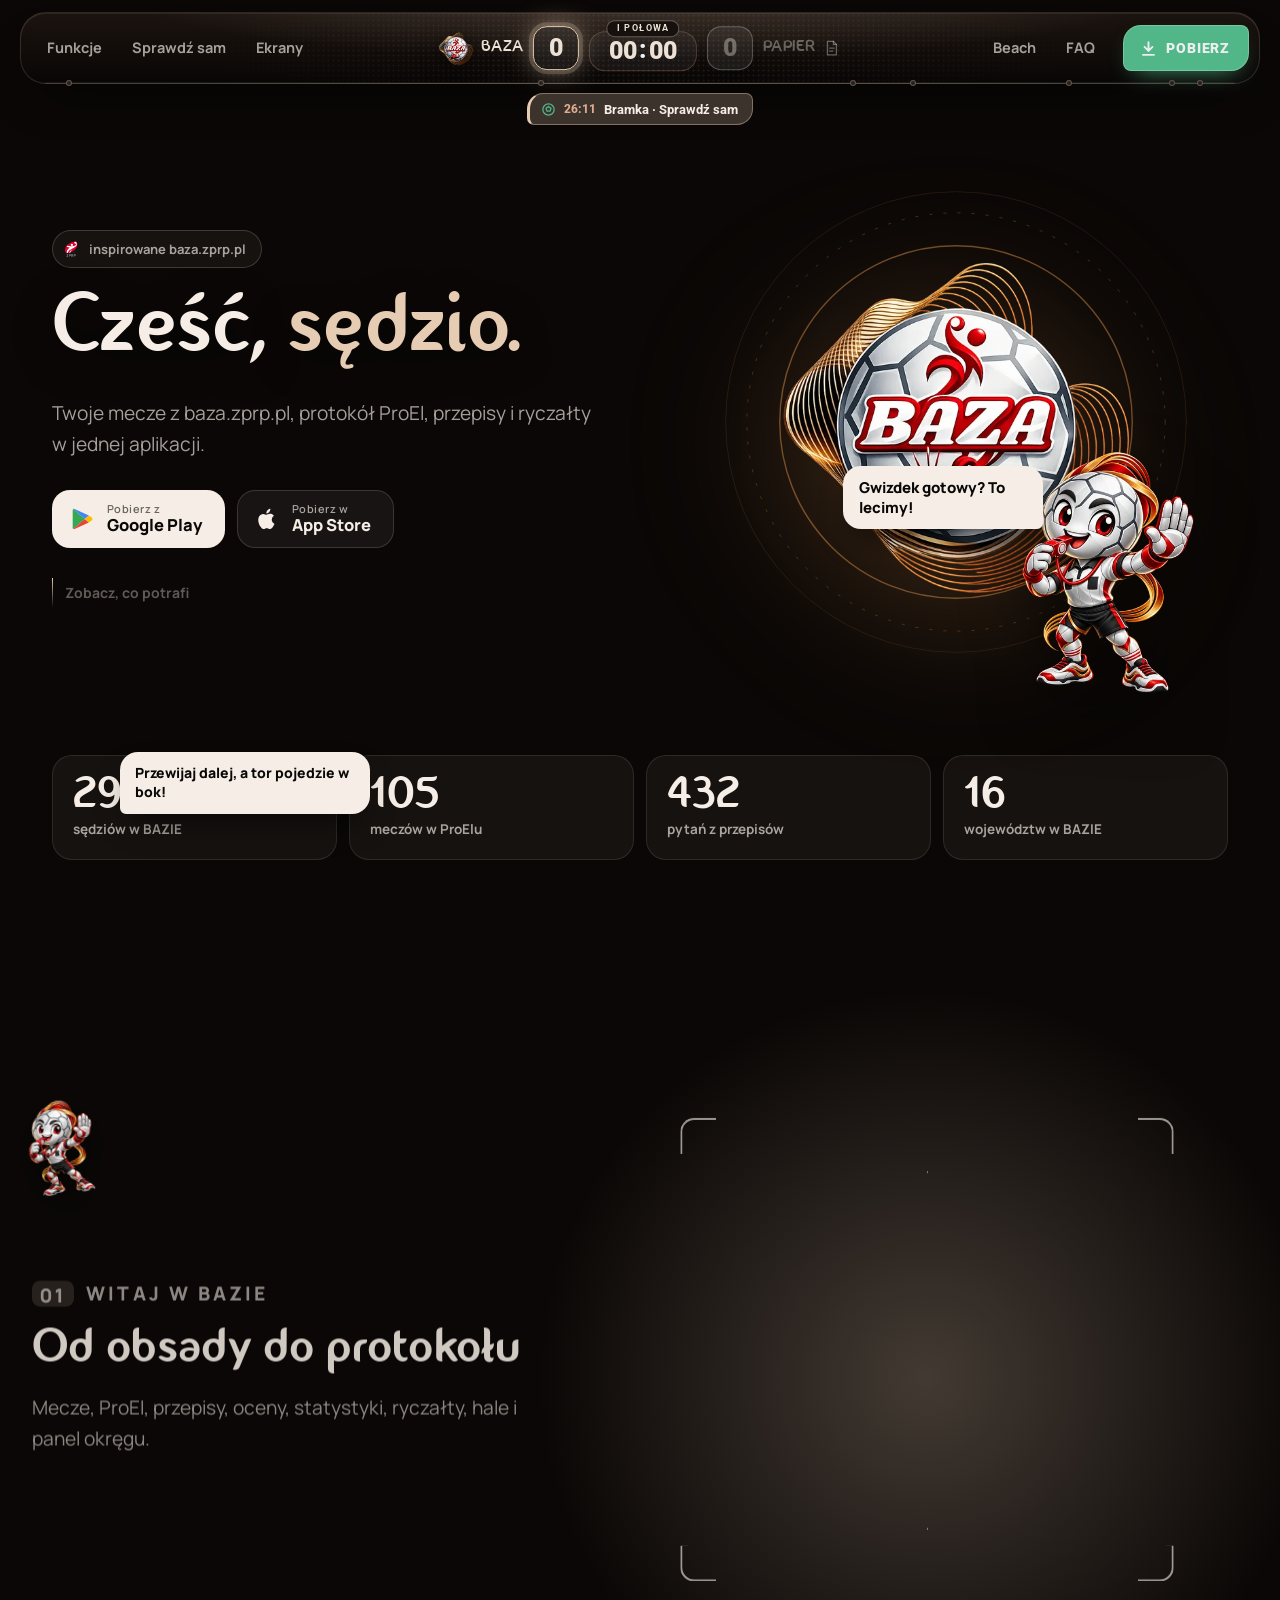
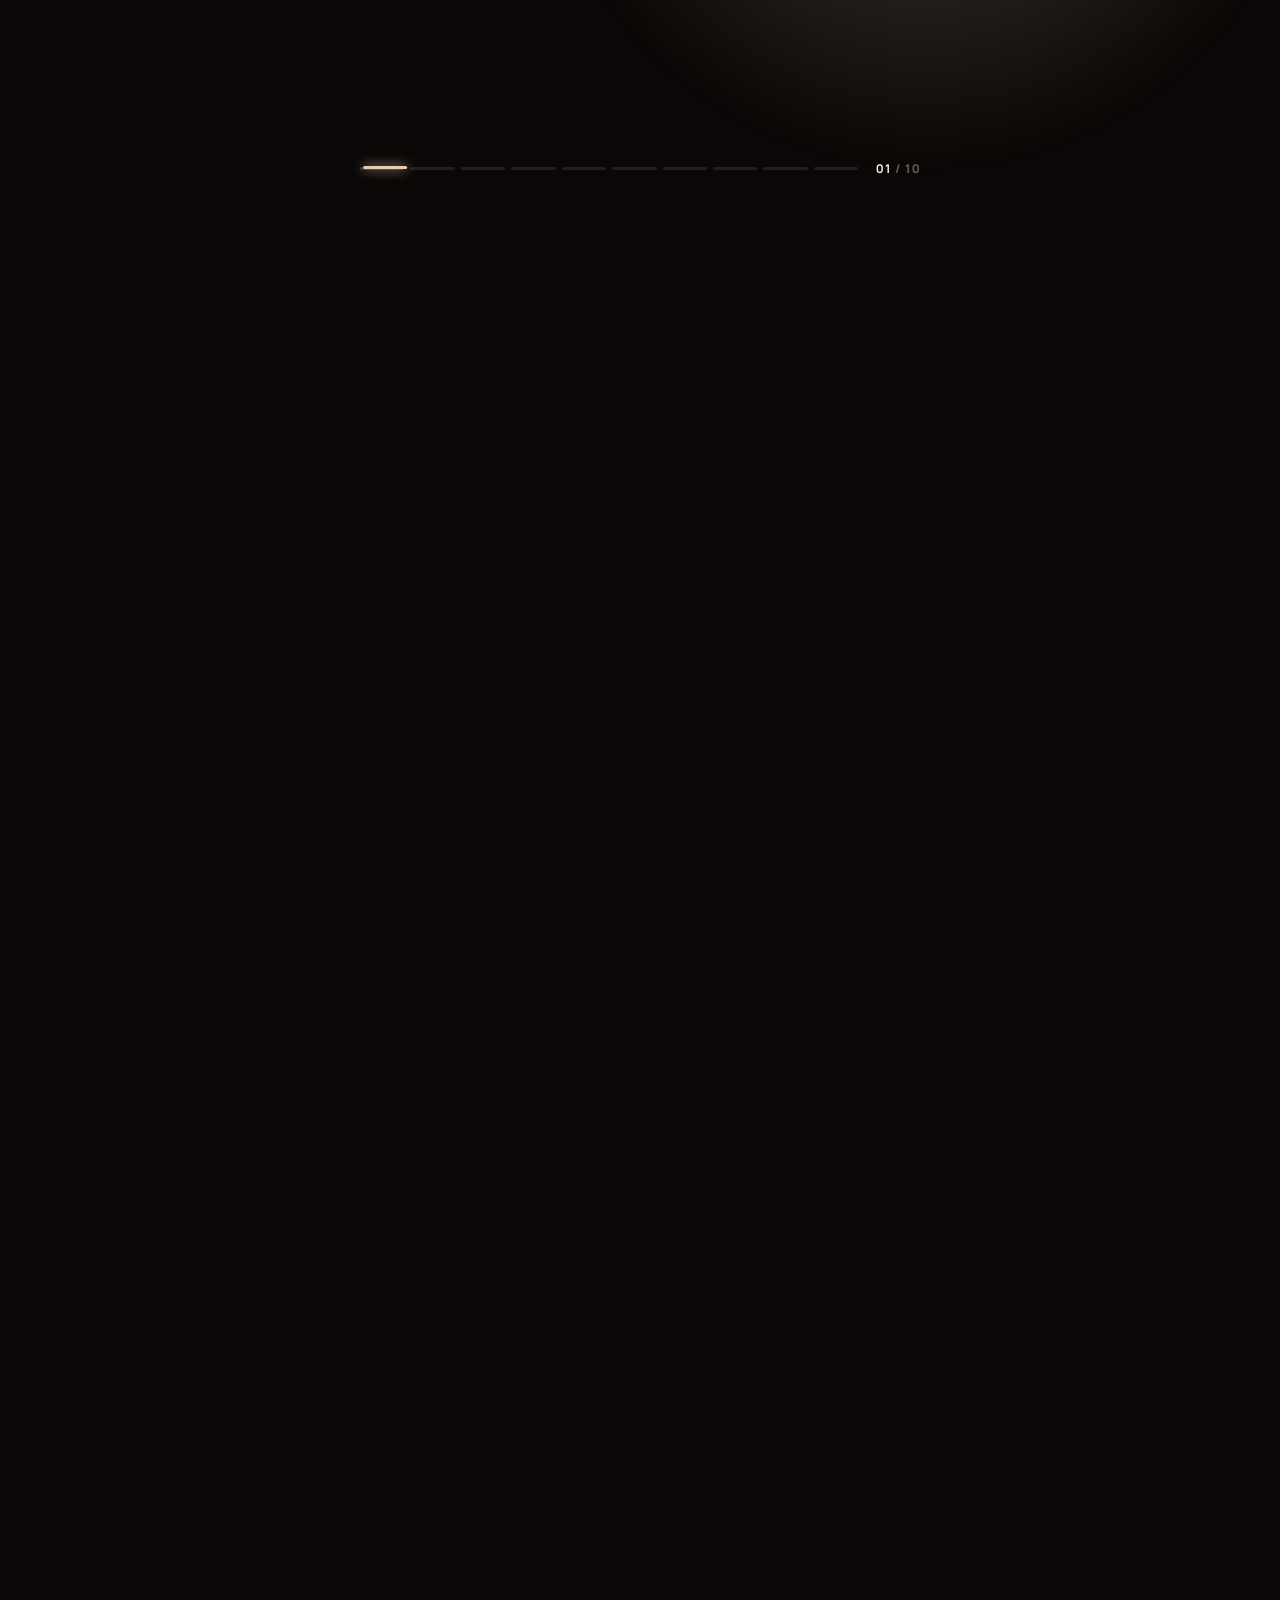
==== commit b07675ad: "Klucz strony dla serwera BAZA (X-Baza-Key) przy publicznych sumach Klucz strony jest jawny z natury," ====
--- a/index.html
+++ b/index.html
@@ -659,7 +659,7 @@
     </button>
   </div>
 
-  <script src="/site/site.js?v=20261002g" defer></script>
+  <script src="/site/site.js?v=20261105k" defer></script>
   <script type="module" src="/site/island.js?v=20261002g"></script>
 </body>
 </html>
